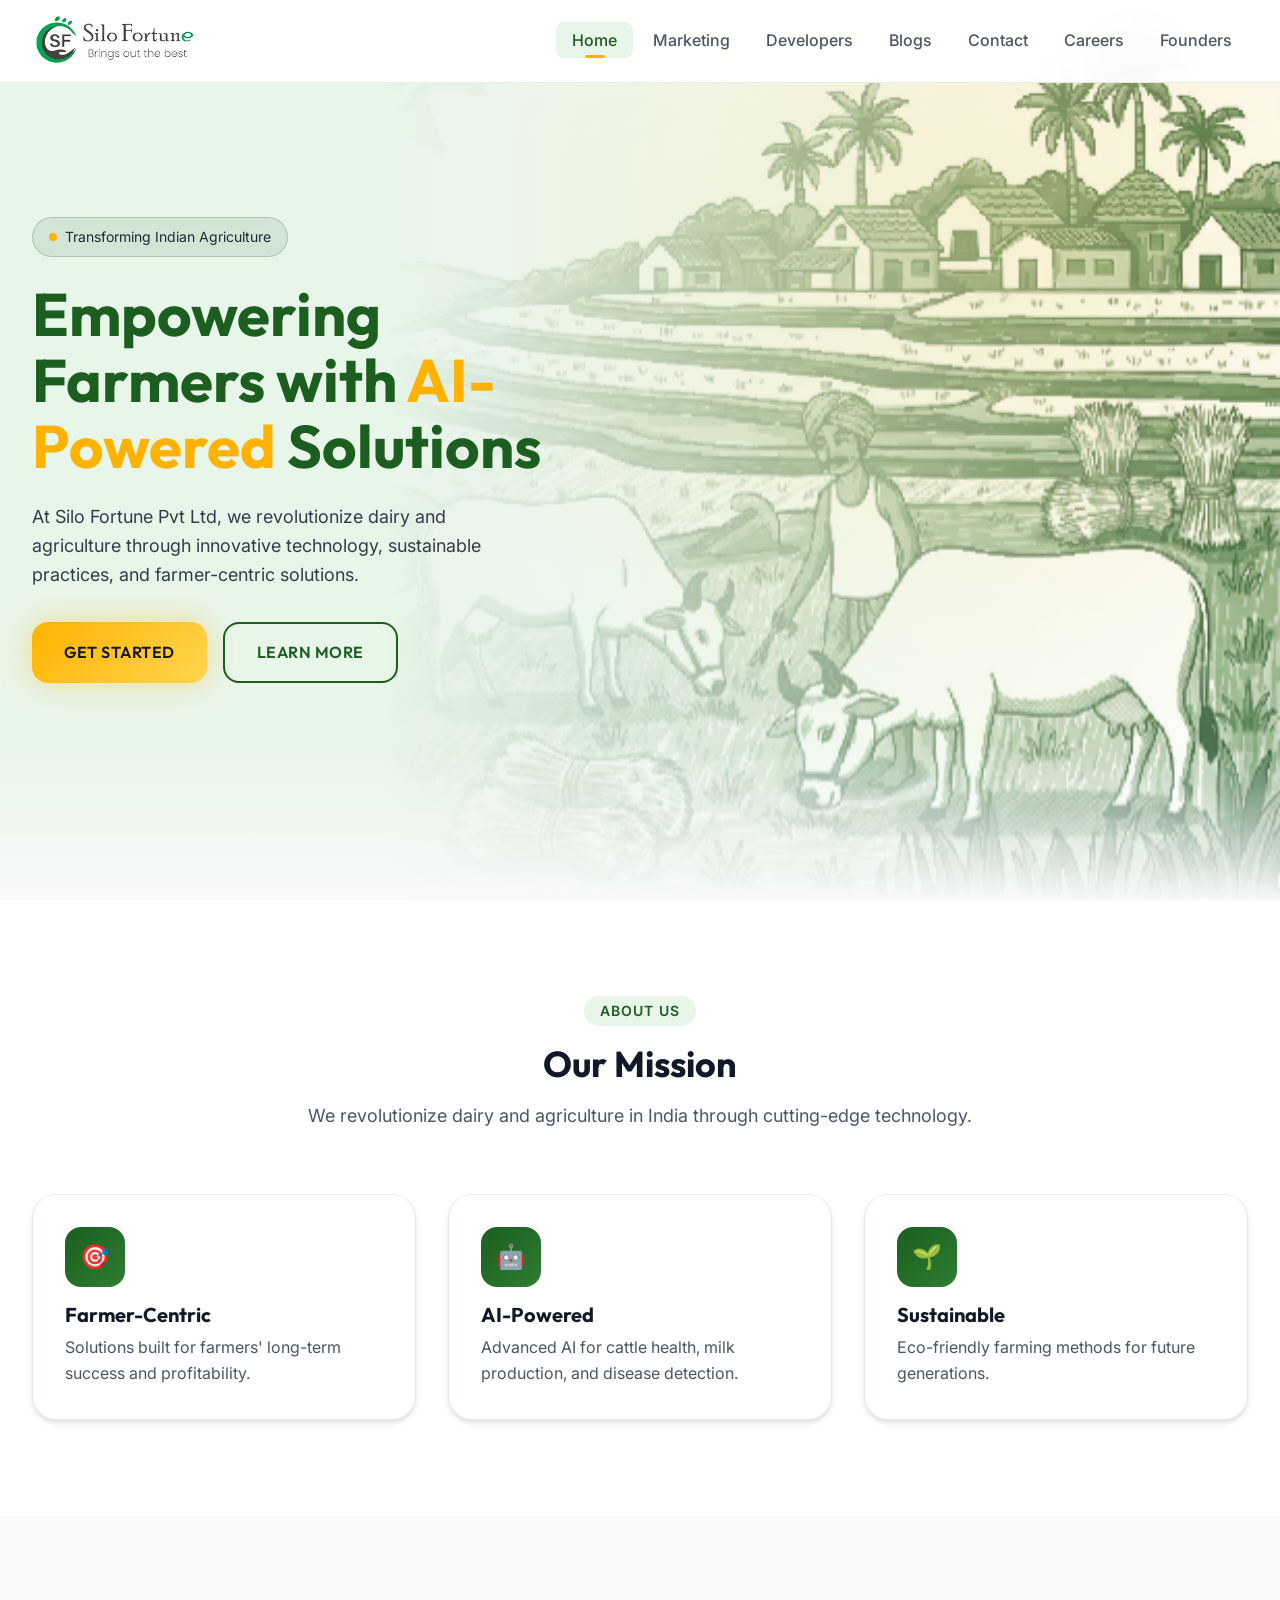
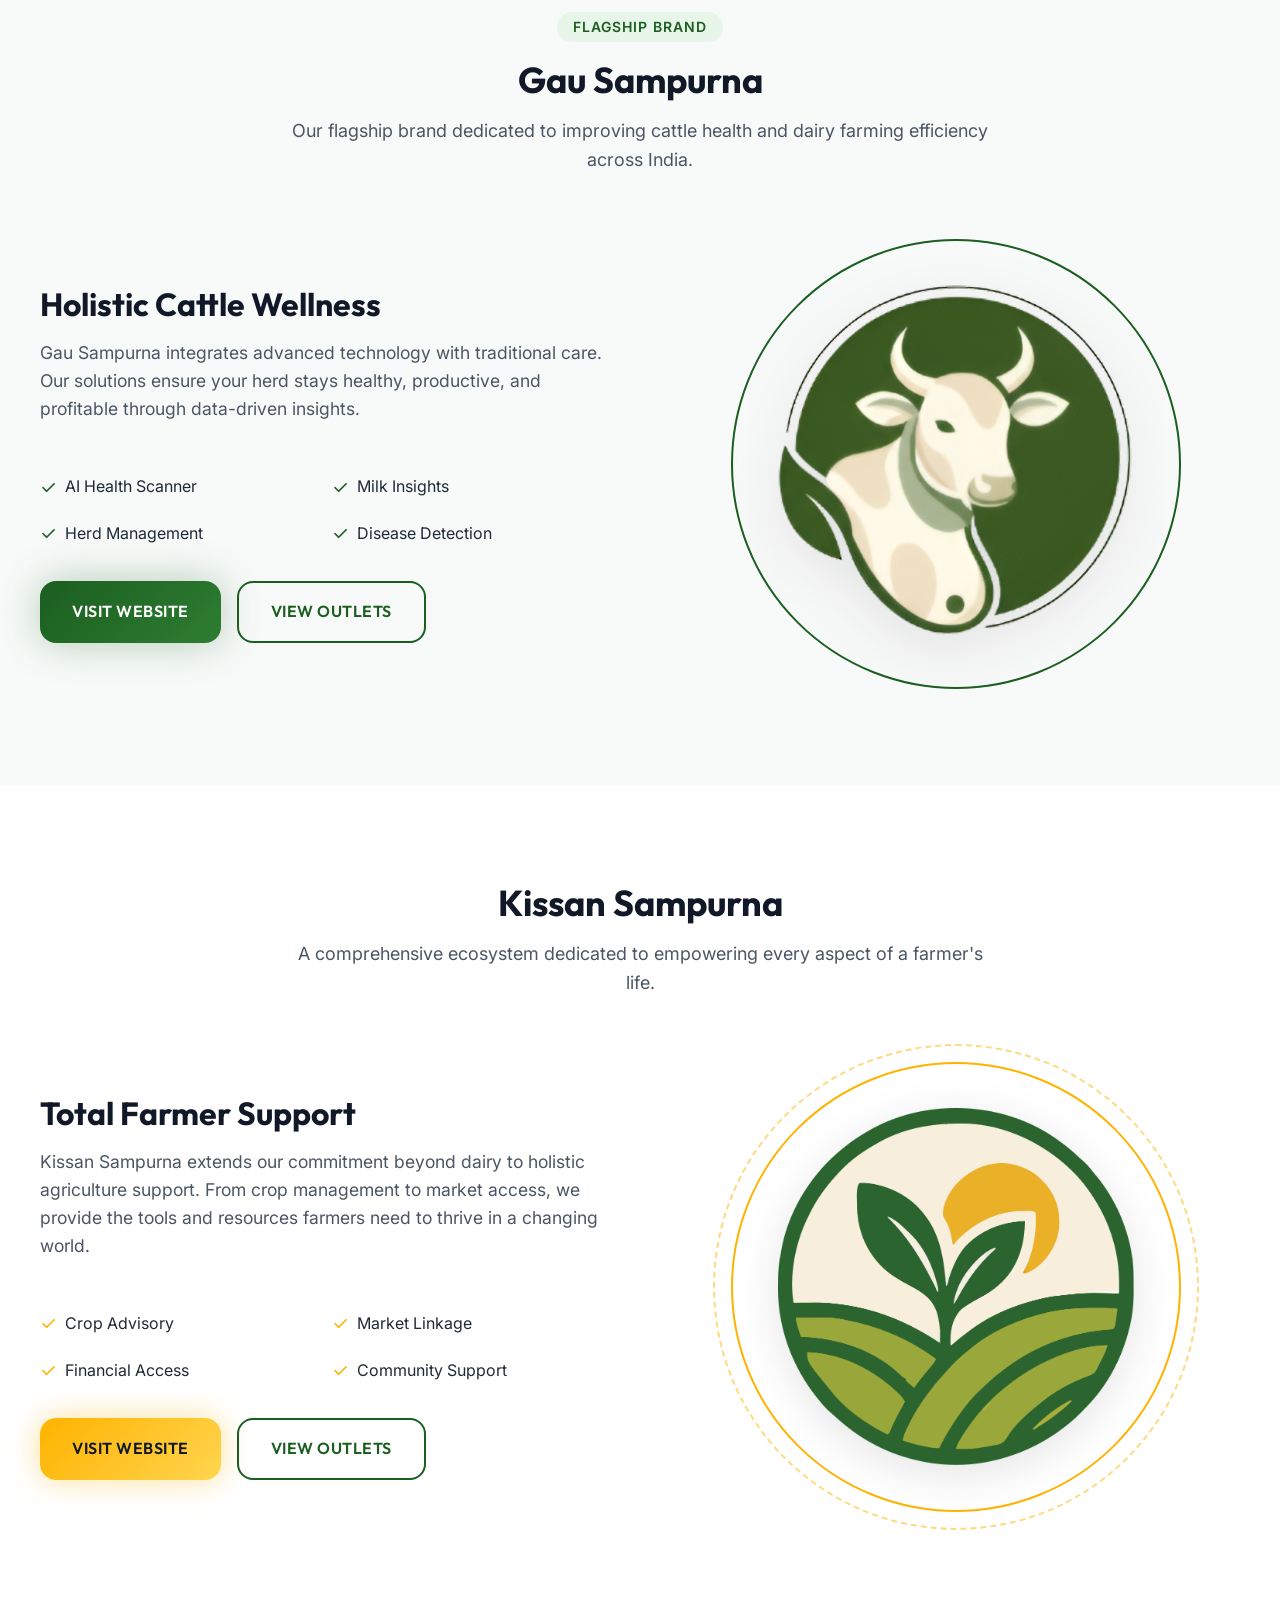
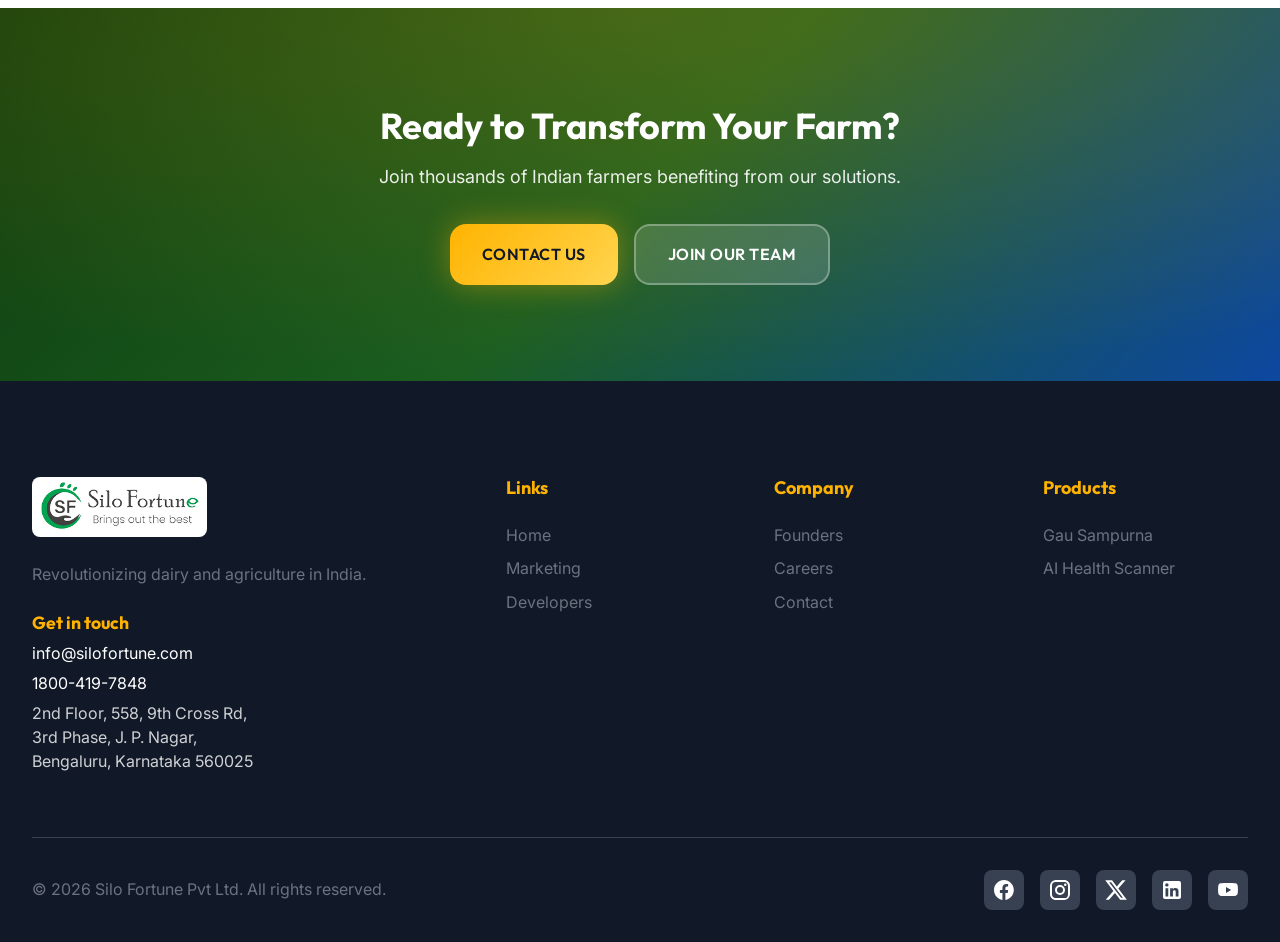
==== index.html @ f873a60f "Initial commit" ====
<!DOCTYPE html>
<html lang="en">

<head>
    <meta charset="UTF-8">
    <meta name="viewport" content="width=device-width, initial-scale=1.0">
    <meta name="description"
        content="Silo Fortune - Revolutionizing dairy and agriculture in India with AI-powered solutions. Discover Gau Sampurna.">
    <title>Silo Fortune Pvt Ltd | Empowering Indian Farmers</title>
    <link rel="preconnect" href="https://fonts.googleapis.com">
    <link rel="preconnect" href="https://fonts.gstatic.com" crossorigin>
    <link
        href="https://fonts.googleapis.com/css2?family=Inter:wght@400;500;600;700&family=Outfit:wght@400;500;600;700;800&display=swap"
        rel="stylesheet">
    <link rel="stylesheet" href="styles.css">
</head>

<body>
    <nav class="navbar">
        <div class="nav-container">
            <a href="index.html" class="nav-logo">
                <img src="assets/silo_logo.png" alt="Silo Fortune Logo"
                    style="height: 50px; width: auto; object-fit: contain;">
            </a>
            <ul class="nav-menu" id="navMenu">
                <li><a href="index.html" class="nav-link active">Home</a></li>
                <li><a href="marketing.html" class="nav-link">Marketing</a></li>
                <li><a href="developers.html" class="nav-link">Developers</a></li>
                <li><a href="blogs.html" class="nav-link">Blogs</a></li>
                <li><a href="contact.html" class="nav-link">Contact</a></li>
                <li><a href="hiring.html" class="nav-link">Careers</a></li>
                <li><a href="founders.html" class="nav-link">Founders</a></li>
            </ul>
            <div class="nav-toggle" id="navToggle"><span></span><span></span><span></span></div>
        </div>
    </nav>

    <section class="hero">
        <div class="hero-container">
            <div class="hero-content">
                <div class="hero-badge">
                    <span class="hero-badge-dot"></span>
                    <span>Transforming Indian Agriculture</span>
                </div>
                <h1 class="hero-title">Empowering Farmers with <span class="highlight">AI-Powered</span> Solutions</h1>
                <p class="hero-description">At Silo Fortune Pvt Ltd, we revolutionize dairy and agriculture through
                    innovative technology, sustainable practices, and farmer-centric solutions.</p>
                <div class="hero-buttons">
                    <a href="contact.html" class="btn btn-primary">Get Started</a>
                    <a href="#about" class="btn btn-outline">Learn More</a>
                </div>
            </div>

        </div>
    </section>

    <section id="about" style="background: var(--color-white);">
        <div class="section-header">
            <span class="section-badge">About Us</span>
            <h2 class="section-title">Our Mission</h2>
            <p class="section-description">We revolutionize dairy and agriculture in India through cutting-edge
                technology.</p>
        </div>
        <div class="features-grid">
            <div class="card">
                <div class="card-icon">🎯</div>
                <h3 class="card-title">Farmer-Centric</h3>
                <p class="card-text">Solutions built for farmers' long-term success and profitability.</p>
            </div>
            <div class="card">
                <div class="card-icon">🤖</div>
                <h3 class="card-title">AI-Powered</h3>
                <p class="card-text">Advanced AI for cattle health, milk production, and disease detection.</p>
            </div>
            <div class="card">
                <div class="card-icon">🌱</div>
                <h3 class="card-title">Sustainable</h3>
                <p class="card-text">Eco-friendly farming methods for future generations.</p>
            </div>
        </div>
    </section>

    <section style="background: var(--color-light);">
        <div class="section-header">
            <span class="section-badge">Flagship Brand</span>
            <h2 class="section-title">Gau Sampurna</h2>
            <p class="section-description">Our flagship brand dedicated to improving cattle health and dairy farming
                efficiency across India.</p>
        </div>
        <div class="contact-section" style="align-items: center;">
            <div class="contact-info" style="padding-right: 0;">
                <h3 class="card-title" style="font-size: 2rem; margin-bottom: var(--spacing-md);">Holistic Cattle
                    Wellness</h3>
                <p class="contact-text" style="font-size: 1.1rem;">
                    Gau Sampurna integrates advanced technology with traditional care. Our solutions ensure your herd
                    stays healthy, productive, and profitable through data-driven insights.
                </p>
                <div class="features-grid"
                    style="grid-template-columns: 1fr 1fr; gap: var(--spacing-md); margin-bottom: var(--spacing-xl);">
                    <div style="display: flex; gap: var(--spacing-sm); align-items: center;">
                        <span style="color: var(--color-primary); font-size: 1.2rem;">✓</span> <span>AI Health
                            Scanner</span>
                    </div>
                    <div style="display: flex; gap: var(--spacing-sm); align-items: center;">
                        <span style="color: var(--color-primary); font-size: 1.2rem;">✓</span> <span>Milk
                            Insights</span>
                    </div>
                    <div style="display: flex; gap: var(--spacing-sm); align-items: center;">
                        <span style="color: var(--color-primary); font-size: 1.2rem;">✓</span> <span>Herd
                            Management</span>
                    </div>
                    <div style="display: flex; gap: var(--spacing-sm); align-items: center;">
                        <span style="color: var(--color-primary); font-size: 1.2rem;">✓</span> <span>Disease
                            Detection</span>
                    </div>
                </div>
                <div class="hero-buttons">
                    <a href="https://www.gausampurna.co/" target="_blank" class="btn btn-primary"
                        style="background: var(--gradient-primary); box-shadow: var(--shadow-glow); color: white;">Visit
                        Website</a>
                    <a href="marketing.html#outlets" class="btn btn-outline">View Outlets</a>
                </div>
            </div>
            <div class="hero-visual">
                <div class="hero-image-wrapper" style="border-color: var(--color-primary); overflow: hidden;">
                    <img src="assets/gau_logo.png" alt="Gau Sampurna Logo" class="gau-logo"
                        style="width: 100%; height: 100%; object-fit: contain; transform: scale(1.6); filter: drop-shadow(0 10px 20px rgba(0,0,0,0.1));">
                </div>
            </div>
        </div>
    </section>

    <section style="background: var(--color-white);">
        <div class="section-header">

            <h2 class="section-title">Kissan Sampurna</h2>
            <p class="section-description">A comprehensive ecosystem dedicated to empowering every aspect of a farmer's
                life.</p>
        </div>

        <div class="contact-section" style="align-items: center;">
            <div class="contact-info" style="padding-right: 0;">
                <h3 class="card-title" style="font-size: 2rem; margin-bottom: var(--spacing-md);">Total Farmer Support
                </h3>
                <p class="contact-text" style="font-size: 1.1rem;">
                    Kissan Sampurna extends our commitment beyond dairy to holistic agriculture support. From crop
                    management to market access, we provide the tools and resources farmers need to thrive in a changing
                    world.
                </p>
                <div class="features-grid"
                    style="grid-template-columns: 1fr 1fr; gap: var(--spacing-md); margin-bottom: var(--spacing-xl);">
                    <div style="display: flex; gap: var(--spacing-sm); align-items: center;">
                        <span style="color: var(--color-accent); font-size: 1.2rem;">✓</span> <span>Crop Advisory</span>
                    </div>
                    <div style="display: flex; gap: var(--spacing-sm); align-items: center;">
                        <span style="color: var(--color-accent); font-size: 1.2rem;">✓</span> <span>Market
                            Linkage</span>
                    </div>
                    <div style="display: flex; gap: var(--spacing-sm); align-items: center;">
                        <span style="color: var(--color-accent); font-size: 1.2rem;">✓</span> <span>Financial
                            Access</span>
                    </div>
                    <div style="display: flex; gap: var(--spacing-sm); align-items: center;">
                        <span style="color: var(--color-accent); font-size: 1.2rem;">✓</span> <span>Community
                            Support</span>
                    </div>
                </div>
                <div class="hero-buttons">
                    <a href="https://www.kissansampurna.com/" target="_blank" class="btn btn-primary">Visit Website</a>
                    <a href="marketing.html#outlets" class="btn btn-outline">View Outlets</a>
                </div>
            </div>
            <div class="hero-visual">
                <div class="hero-image-wrapper" style="border-color: var(--color-accent);">
                    <img src="assets/kissan_logo.png" alt="Kissan Sampurna Logo" class="kissan-logo"
                        style="width: 80%; height: 80%; object-fit: contain; filter: drop-shadow(0 10px 20px rgba(0,0,0,0.1));">
                </div>
            </div>
        </div>
    </section>

    <section class="cta-section">
        <div class="cta-content">
            <h2 class="cta-title">Ready to Transform Your Farm?</h2>
            <p class="cta-text">Join thousands of Indian farmers benefiting from our solutions.</p>
            <div class="hero-buttons" style="justify-content: center;">
                <a href="contact.html" class="btn btn-primary">Contact Us</a>
                <a href="hiring.html" class="btn btn-secondary">Join Our Team</a>
            </div>
        </div>
    </section>

    <footer class="footer">
        <div class="footer-container">
            <div class="footer-grid">
                <div class="footer-brand">
                    <div class="footer-logo">
                        <img src="assets/silo_logo.png" alt="Silo Fortune Logo"
                            style="height: 60px; width: auto; object-fit: contain; background: white; padding: 5px; border-radius: 8px;">
                    </div>
                    <p class="footer-tagline">Revolutionizing dairy and agriculture in India.</p>
                    <div class="footer-contact" style="margin-top: 1.5rem;">
                        <h5 style="color: var(--color-accent); margin-bottom: 0.5rem; font-size: 1.1rem;">Get in touch
                        </h5>
                        <p style="margin-bottom: 0.25rem;"><a href="mailto:info@silofortune.com"
                                style="color: inherit; text-decoration: none;">info@silofortune.com</a></p>
                        <p style="margin-bottom: 0.25rem;"><a href="tel:18004197848"
                                style="color: inherit; text-decoration: none;">1800-419-7848</a></p>
                        <p style="opacity: 0.8; line-height: 1.5;">2nd Floor, 558, 9th Cross Rd,<br>3rd Phase, J. P.
                            Nagar,<br>Bengaluru, Karnataka 560025</p>
                    </div>
                </div>
                <div class="footer-section">
                    <h4 class="footer-title">Links</h4>
                    <ul class="footer-links">
                        <li><a href="index.html">Home</a></li>
                        <li><a href="marketing.html">Marketing</a></li>
                        <li><a href="developers.html">Developers</a></li>
                    </ul>
                </div>
                <div class="footer-section">
                    <h4 class="footer-title">Company</h4>
                    <ul class="footer-links">
                        <li><a href="founders.html">Founders</a></li>
                        <li><a href="hiring.html">Careers</a></li>
                        <li><a href="contact.html">Contact</a></li>
                    </ul>
                </div>
                <div class="footer-section">
                    <h4 class="footer-title">Products</h4>
                    <ul class="footer-links">
                        <li><a href="#">Gau Sampurna</a></li>
                        <li><a href="#">AI Health Scanner</a></li>
                    </ul>
                </div>
            </div>
            <div class="footer-bottom">
                <p class="footer-copyright">© 2026 Silo Fortune Pvt Ltd. All rights reserved.</p>
                <div class="footer-social">
                    <a href="https://www.facebook.com/gausampurna.kannada" target="_blank" class="social-link"
                        title="Facebook">
                        <svg style="width: 24px; height: 24px; fill: currentColor;" viewBox="0 0 24 24">
                            <path
                                d="M12 2.04C6.5 2.04 2 6.53 2 12.06C2 17.06 5.66 21.21 10.44 21.96V14.96H7.9V12.06H10.44V9.85C10.44 7.34 11.93 5.96 14.15 5.96C15.21 5.96 16.12 6.04 16.12 6.04V8.51H15.01C13.77 8.51 13.38 9.28 13.38 10.07V12.06H16.16L15.72 14.96H13.38V21.96C18.16 21.21 21.82 17.06 21.82 12.06C21.82 6.53 17.32 2.04 12 2.04Z" />
                        </svg>
                    </a>
                    <a href="https://www.instagram.com/gausampurnaenglish/" target="_blank" class="social-link"
                        title="Instagram">
                        <svg style="width: 24px; height: 24px; fill: currentColor;" viewBox="0 0 24 24">
                            <path
                                d="M7.8,2H16.2C19.4,2 22,4.6 22,7.8V16.2A5.8,5.8 0 0,1 16.2,22H7.8C4.6,22 2,19.4 2,16.2V7.8A5.8,5.8 0 0,1 7.8,2M7.6,4A3.6,3.6 0 0,0 4,7.6V16.4C4,18.39 5.61,20 7.6,20H16.4A3.6,3.6 0 0,0 20,16.4V7.6C20,5.61 18.39,4 16.4,4H7.6M17.25,5.5A1.25,1.25 0 0,1 18.5,6.75A1.25,1.25 0 0,1 17.25,8A1.25,1.25 0 0,1 16,6.75A1.25,1.25 0 0,1 17.25,5.5M12,7A5,5 0 0,1 17,12A5,5 0 0,1 12,17A5,5 0 0,1 7,12A5,5 0 0,1 12,7M12,9A3,3 0 0,0 9,12A3,3 0 0,0 12,15A3,3 0 0,0 15,12A3,3 0 0,0 12,9Z" />
                        </svg>
                    </a>
                    <a href="https://twitter.com/" target="_blank" class="social-link" title="X (Twitter)">
                        <svg style="width: 24px; height: 24px; fill: currentColor;" viewBox="0 0 24 24">
                            <path
                                d="M18.244 2.25h3.308l-7.227 8.26 8.502 11.24H16.17l-5.214-6.817L4.99 21.75H1.68l7.73-8.835L1.254 2.25H8.08l4.713 6.231zm-1.161 17.52h1.833L7.084 4.126H5.117z" />
                        </svg>
                    </a>
                    <a href="https://www.linkedin.com/company/silofortunepvtltd/" target="_blank" class="social-link"
                        title="LinkedIn">
                        <svg style="width: 24px; height: 24px; fill: currentColor;" viewBox="0 0 24 24">
                            <path
                                d="M19 3A2 2 0 0 1 21 5V19A2 2 0 0 1 19 21H5A2 2 0 0 1 3 19V5A2 2 0 0 1 5 3H19M18.5 18.5V13.2A3.26 3.26 0 0 0 15.24 9.94C14.39 9.94 13.4 10.46 12.92 11.24V10.13H10.13V18.5H12.92V13.57C12.92 12.8 13.54 12.17 14.31 12.17A1.4 1.4 0 0 1 15.71 13.57V18.5H18.5M6.88 8.56A1.68 1.68 0 0 0 8.56 6.88C8.56 5.95 7.81 5.19 6.88 5.19A1.69 1.69 0 0 0 5.19 6.88C5.19 7.81 5.95 8.56 6.88 8.56M8.27 18.5V10.13H5.5V18.5H8.27Z" />
                        </svg>
                    </a>
                    <a href="https://www.youtube.com/@gausampurnaenglish-z2b/videos" target="_blank" class="social-link"
                        title="YouTube">
                        <svg style="width: 24px; height: 24px; fill: currentColor;" viewBox="0 0 24 24">
                            <path
                                d="M10 15L15.19 12L10 9V15M21.56 7.17C21.69 7.64 21.78 8.27 21.84 9.07C21.91 9.87 21.94 10.66 21.94 11.5C21.94 12.33 21.91 13.13 21.84 13.93C21.78 14.73 21.69 15.36 21.56 15.83C21.31 16.73 20.61 17.44 19.71 17.69C18.14 18.12 12 18.12 12 18.12C12 18.12 5.86 18.12 4.29 17.69C3.39 17.44 2.69 16.73 2.44 15.83C2.31 15.36 2.22 14.73 2.16 13.93C2.09 13.13 2.06 12.33 2.06 11.5C2.06 10.66 2.09 9.87 2.16 9.07C2.22 8.27 2.31 7.64 2.44 7.17C2.69 6.27 3.39 5.56 4.29 5.31C5.86 4.88 12 4.88 12 4.88C12 4.88 18.14 4.88 19.71 5.31C20.61 5.56 21.31 6.27 21.56 7.17Z" />
                        </svg>
                    </a>
                </div>
            </div>
        </div>
    </footer>
    <script src="script.js"></script>
</body>

</html>
---- styles.css ----
/* =====================================================
   SILO FORTUNE PVT LTD - Design System
   ===================================================== */

/* CSS Custom Properties */
:root {
    /* Primary Colors */
    --color-primary: #1B5E20;
    /* Deep Green - Agriculture */
    --color-primary-light: #2E7D32;
    --color-primary-dark: #0D3B0E;

    /* Accent Colors */
    --color-accent: #FFB300;
    /* Gold - Prosperity */
    --color-accent-light: #FFD54F;
    --color-accent-dark: #FF8F00;

    /* Secondary Colors */
    --color-secondary: #1565C0;
    /* Deep Blue - Trust */
    --color-secondary-light: #1976D2;
    --color-secondary-dark: #0D47A1;

    /* Neutrals */
    --color-white: #FFFFFF;
    --color-light: #F8FAF9;
    --color-gray-100: #E8F5E9;
    --color-gray-200: #C8E6C9;
    --color-gray-300: #A5D6A7;
    --color-gray-400: #81C784;
    --color-gray-500: #6B7280;
    --color-gray-600: #4B5563;
    --color-gray-700: #374151;
    --color-dark: #1F2937;
    --color-black: #111827;

    /* Gradients */
    --gradient-primary: linear-gradient(135deg, var(--color-primary) 0%, var(--color-primary-light) 100%);
    --gradient-accent: linear-gradient(135deg, var(--color-accent) 0%, var(--color-accent-light) 100%);
    --gradient-hero: linear-gradient(135deg, var(--color-primary-dark) 0%, var(--color-primary) 50%, var(--color-secondary-dark) 100%);

    /* Typography */
    --font-primary: 'Outfit', sans-serif;
    --font-secondary: 'Inter', sans-serif;

    --font-size-xs: 0.75rem;
    --font-size-sm: 0.875rem;
    --font-size-base: 1rem;
    --font-size-lg: 1.125rem;
    --font-size-xl: 1.25rem;
    --font-size-2xl: 1.5rem;
    --font-size-3xl: 1.875rem;
    --font-size-4xl: 2.25rem;
    --font-size-5xl: 3rem;
    --font-size-6xl: 3.75rem;

    /* Spacing */
    --spacing-xs: 0.25rem;
    --spacing-sm: 0.5rem;
    --spacing-md: 1rem;
    --spacing-lg: 1.5rem;
    --spacing-xl: 2rem;
    --spacing-2xl: 3rem;
    --spacing-3xl: 4rem;
    --spacing-4xl: 6rem;

    /* Border Radius */
    --radius-sm: 0.25rem;
    --radius-md: 0.5rem;
    --radius-lg: 1rem;
    --radius-xl: 1.5rem;
    --radius-full: 9999px;

    /* Shadows */
    --shadow-sm: 0 1px 2px 0 rgba(0, 0, 0, 0.05);
    --shadow-md: 0 4px 6px -1px rgba(0, 0, 0, 0.1), 0 2px 4px -1px rgba(0, 0, 0, 0.06);
    --shadow-lg: 0 10px 15px -3px rgba(0, 0, 0, 0.1), 0 4px 6px -2px rgba(0, 0, 0, 0.05);
    --shadow-xl: 0 20px 25px -5px rgba(0, 0, 0, 0.1), 0 10px 10px -5px rgba(0, 0, 0, 0.04);
    --shadow-glow: 0 0 40px rgba(27, 94, 32, 0.3);
    --shadow-gold: 0 0 30px rgba(255, 179, 0, 0.4);

    /* Transitions */
    --transition-fast: 150ms ease;
    --transition-base: 300ms ease;
    --transition-slow: 500ms ease;
}

/* Reset & Base */
*,
*::before,
*::after {
    margin: 0;
    padding: 0;
    box-sizing: border-box;
}

html {
    scroll-behavior: smooth;
}

body {
    font-family: var(--font-secondary);
    font-size: var(--font-size-base);
    line-height: 1.6;
    color: var(--color-dark);
    background-color: var(--color-light);
    overflow-x: hidden;
}

h1,
h2,
h3,
h4,
h5,
h6 {
    font-family: var(--font-primary);
    font-weight: 700;
    line-height: 1.2;
    color: var(--color-black);
}

a {
    text-decoration: none;
    color: inherit;
    transition: color var(--transition-fast);
}

img {
    max-width: 100%;
    height: auto;
}

ul {
    list-style: none;
}

/* =====================================================
   NAVIGATION
   ===================================================== */
.navbar {
    position: fixed;
    top: 0;
    left: 0;
    right: 0;
    z-index: 1000;
    padding: var(--spacing-md) var(--spacing-xl);
    background: rgba(255, 255, 255, 0.95);
    backdrop-filter: blur(20px);
    border-bottom: 1px solid rgba(27, 94, 32, 0.1);
    transition: all var(--transition-base);
}

.navbar.scrolled {
    padding: var(--spacing-sm) var(--spacing-xl);
    box-shadow: var(--shadow-md);
}

.nav-container {
    max-width: 1400px;
    margin: 0 auto;
    display: flex;
    justify-content: space-between;
    align-items: center;
}

.nav-logo {
    display: flex;
    align-items: center;
    gap: var(--spacing-sm);
}

.nav-logo-icon {
    width: 45px;
    height: 45px;
    background: var(--gradient-primary);
    border-radius: var(--radius-lg);
    display: flex;
    align-items: center;
    justify-content: center;
    font-size: var(--font-size-xl);
    box-shadow: var(--shadow-glow);
}

.nav-logo-text {
    font-family: var(--font-primary);
    font-size: var(--font-size-xl);
    font-weight: 700;
    color: var(--color-primary);
}

.nav-logo-text span {
    color: var(--color-accent);
}

.nav-menu {
    display: flex;
    gap: var(--spacing-xs);
}

.nav-link {
    padding: var(--spacing-sm) var(--spacing-md);
    border-radius: var(--radius-md);
    font-weight: 500;
    color: var(--color-gray-600);
    transition: all var(--transition-fast);
    position: relative;
}

.nav-link:hover {
    color: var(--color-primary);
    background: var(--color-gray-100);
}

.nav-link.active {
    color: var(--color-primary);
    background: var(--color-gray-100);
}

.nav-link.active::after {
    content: '';
    position: absolute;
    bottom: 0;
    left: 50%;
    transform: translateX(-50%);
    width: 20px;
    height: 3px;
    background: var(--color-accent);
    border-radius: var(--radius-full);
}

.nav-toggle {
    display: none;
    flex-direction: column;
    gap: 5px;
    cursor: pointer;
    padding: var(--spacing-sm);
}

.nav-toggle span {
    width: 25px;
    height: 3px;
    background: var(--color-primary);
    border-radius: var(--radius-full);
    transition: all var(--transition-fast);
}

/* =====================================================
   HERO SECTION
   ===================================================== */
.hero {
    min-height: 100vh;
    background: linear-gradient(90deg, rgba(232, 245, 233, 1) 30%, rgba(232, 245, 233, 0.1) 100%), url('assets/hero_banner.png');
    background-size: cover;
    background-position: center right;
    display: flex;
    align-items: center;
    padding: var(--spacing-4xl) var(--spacing-xl);
    position: relative;
    overflow: hidden;
}

.hero::before {
    content: '';
    position: absolute;
    top: -50%;
    right: -20%;
    width: 80%;
    height: 150%;
    background: radial-gradient(circle, rgba(255, 179, 0, 0.15) 0%, transparent 70%);
    animation: pulse 4s ease-in-out infinite;
}

.hero::after {
    content: '';
    position: absolute;
    bottom: 0;
    left: 0;
    right: 0;
    height: 150px;
    background: linear-gradient(to top, var(--color-light), transparent);
}

@keyframes pulse {

    0%,
    100% {
        transform: scale(1);
        opacity: 0.5;
    }

    50% {
        transform: scale(1.1);
        opacity: 0.8;
    }
}

.hero-container {
    max-width: 1400px;
    margin: 0 auto;
    display: grid;
    grid-template-columns: 1fr 1fr;
    gap: var(--spacing-3xl);
    align-items: center;
    position: relative;
    z-index: 1;
}

.hero-content {
    color: var(--color-text);
}

.hero-badge {
    display: inline-flex;
    align-items: center;
    gap: var(--spacing-sm);
    padding: var(--spacing-sm) var(--spacing-md);
    background: rgba(27, 94, 32, 0.1);
    border-radius: var(--radius-full);
    font-size: var(--font-size-sm);
    margin-bottom: var(--spacing-lg);
    backdrop-filter: blur(10px);
    border: 1px solid rgba(27, 94, 32, 0.2);
}

.hero-badge-dot {
    width: 8px;
    height: 8px;
    background: var(--color-accent);
    border-radius: 50%;
    animation: blink 1.5s ease-in-out infinite;
}

@keyframes blink {

    0%,
    100% {
        opacity: 1;
    }

    50% {
        opacity: 0.5;
    }
}

.hero-title {
    font-size: var(--font-size-6xl);
    color: var(--color-primary);
    margin-bottom: var(--spacing-lg);
    line-height: 1.1;
}

.hero-title .highlight {
    color: var(--color-accent);
    position: relative;
}

.hero-description {
    font-size: var(--font-size-lg);
    opacity: 0.9;
    margin-bottom: var(--spacing-xl);
    max-width: 500px;
}

.hero-buttons {
    display: flex;
    gap: var(--spacing-md);
    flex-wrap: wrap;
}

.hero-visual {
    position: relative;
    display: flex;
    justify-content: center;
    align-items: center;
}

.hero-image-wrapper {
    width: 450px;
    height: 450px;
    border-radius: 50%;
    background: rgba(255, 255, 255, 0.1);
    display: flex;
    align-items: center;
    justify-content: center;
    position: relative;
    backdrop-filter: blur(10px);
    border: 2px solid rgba(255, 255, 255, 0.2);
    animation: float 6s ease-in-out infinite;
}

@keyframes float {

    0%,
    100% {
        transform: translateY(0);
    }

    50% {
        transform: translateY(-20px);
    }
}

.hero-image-wrapper::before {
    content: '';
    position: absolute;
    inset: -20px;
    border: 2px dashed rgba(255, 179, 0, 0.5);
    border-radius: 50%;
    animation: rotate 20s linear infinite;
}

@keyframes rotate {
    from {
        transform: rotate(0deg);
    }

    to {
        transform: rotate(360deg);
    }
}

.hero-image-content {
    font-size: 180px;
    filter: drop-shadow(0 10px 30px rgba(0, 0, 0, 0.3));
}

/* =====================================================
   BUTTONS
   ===================================================== */
.btn {
    display: inline-flex;
    align-items: center;
    justify-content: center;
    gap: var(--spacing-sm);
    padding: var(--spacing-md) var(--spacing-xl);
    font-family: var(--font-primary);
    font-size: var(--font-size-base);
    font-weight: 600;
    border-radius: var(--radius-lg);
    border: none;
    cursor: pointer;
    transition: all var(--transition-base);
    text-transform: uppercase;
    letter-spacing: 0.5px;
}

.btn-primary {
    background: var(--gradient-accent);
    color: var(--color-black);
    box-shadow: var(--shadow-gold);
}

.btn-primary:hover {
    transform: translateY(-3px);
    box-shadow: 0 15px 30px rgba(255, 179, 0, 0.5);
}

.btn-secondary {
    background: rgba(255, 255, 255, 0.15);
    color: var(--color-white);
    border: 2px solid rgba(255, 255, 255, 0.3);
    backdrop-filter: blur(10px);
}

.btn-secondary:hover {
    background: rgba(255, 255, 255, 0.25);
    transform: translateY(-3px);
}

.btn-outline {
    background: transparent;
    color: var(--color-primary);
    border: 2px solid var(--color-primary);
}

.btn-outline:hover {
    background: var(--color-primary);
    color: var(--color-white);
}

/* =====================================================
   SECTIONS
   ===================================================== */
section {
    padding: var(--spacing-4xl) var(--spacing-xl);
}

.section-header {
    text-align: center;
    max-width: 700px;
    margin: 0 auto var(--spacing-3xl);
}

.section-badge {
    display: inline-block;
    padding: var(--spacing-xs) var(--spacing-md);
    background: var(--color-gray-100);
    color: var(--color-primary);
    border-radius: var(--radius-full);
    font-size: var(--font-size-sm);
    font-weight: 600;
    text-transform: uppercase;
    letter-spacing: 1px;
    margin-bottom: var(--spacing-md);
}

.section-title {
    font-size: var(--font-size-4xl);
    margin-bottom: var(--spacing-md);
}

.section-description {
    color: var(--color-gray-600);
    font-size: var(--font-size-lg);
}

/* =====================================================
   CARDS
   ===================================================== */
.card {
    background: var(--color-white);
    border-radius: var(--radius-xl);
    padding: var(--spacing-xl);
    box-shadow: var(--shadow-md);
    transition: all var(--transition-base);
    border: 1px solid rgba(27, 94, 32, 0.1);
}

.card:hover {
    transform: translateY(-5px);
    box-shadow: var(--shadow-xl);
}

.card-icon {
    width: 60px;
    height: 60px;
    background: var(--gradient-primary);
    border-radius: var(--radius-lg);
    display: flex;
    align-items: center;
    justify-content: center;
    font-size: var(--font-size-2xl);
    margin-bottom: var(--spacing-md);
}

.card-title {
    font-size: var(--font-size-xl);
    margin-bottom: var(--spacing-sm);
}

.card-text {
    color: var(--color-gray-600);
}

/* =====================================================
   DASHBOARD STATS
   ===================================================== */
.stats-grid {
    display: grid;
    grid-template-columns: repeat(auto-fit, minmax(250px, 1fr));
    gap: var(--spacing-lg);
    margin-bottom: var(--spacing-2xl);
}

.stat-card {
    background: var(--color-white);
    border-radius: var(--radius-xl);
    padding: var(--spacing-xl);
    box-shadow: var(--shadow-md);
    border: 1px solid rgba(27, 94, 32, 0.1);
    position: relative;
    overflow: hidden;
    transition: all var(--transition-base);
}

.stat-card:hover {
    transform: translateY(-5px);
    box-shadow: var(--shadow-xl);
}

.stat-card::before {
    content: '';
    position: absolute;
    top: 0;
    left: 0;
    width: 4px;
    height: 100%;
    background: var(--gradient-primary);
}

.stat-card.accent::before {
    background: var(--gradient-accent);
}

.stat-card.secondary::before {
    background: linear-gradient(180deg, var(--color-secondary), var(--color-secondary-light));
}

.stat-icon {
    width: 50px;
    height: 50px;
    border-radius: var(--radius-lg);
    display: flex;
    align-items: center;
    justify-content: center;
    font-size: var(--font-size-xl);
    margin-bottom: var(--spacing-md);
    background: var(--color-gray-100);
}

.stat-label {
    font-size: var(--font-size-sm);
    color: var(--color-gray-500);
    text-transform: uppercase;
    letter-spacing: 1px;
    margin-bottom: var(--spacing-xs);
}

.stat-value {
    font-family: var(--font-primary);
    font-size: var(--font-size-4xl);
    font-weight: 700;
    color: var(--color-primary);
}

.stat-card.accent .stat-value {
    color: var(--color-accent-dark);
}

.stat-card.secondary .stat-value {
    color: var(--color-secondary);
}

/* =====================================================
   DATA TABLE
   ===================================================== */
.data-table-container {
    background: var(--color-white);
    border-radius: var(--radius-xl);
    padding: var(--spacing-xl);
    box-shadow: var(--shadow-md);
    border: 1px solid rgba(27, 94, 32, 0.1);
}

.table-header {
    display: flex;
    justify-content: space-between;
    align-items: center;
    margin-bottom: var(--spacing-lg);
    flex-wrap: wrap;
    gap: var(--spacing-md);
}

.table-title {
    font-size: var(--font-size-xl);
    font-weight: 600;
}

.table-filters {
    display: flex;
    gap: var(--spacing-md);
    flex-wrap: wrap;
}

.filter-select {
    padding: var(--spacing-sm) var(--spacing-md);
    border: 1px solid var(--color-gray-200);
    border-radius: var(--radius-md);
    font-size: var(--font-size-sm);
    color: var(--color-gray-600);
    background: var(--color-white);
    cursor: pointer;
    transition: all var(--transition-fast);
}

.filter-select:focus {
    outline: none;
    border-color: var(--color-primary);
    box-shadow: 0 0 0 3px rgba(27, 94, 32, 0.1);
}

.search-input {
    padding: var(--spacing-sm) var(--spacing-md);
    border: 1px solid var(--color-gray-200);
    border-radius: var(--radius-md);
    font-size: var(--font-size-sm);
    min-width: 250px;
    transition: all var(--transition-fast);
}

.search-input:focus {
    outline: none;
    border-color: var(--color-primary);
    box-shadow: 0 0 0 3px rgba(27, 94, 32, 0.1);
}

.data-table {
    width: 100%;
    border-collapse: collapse;
}

.data-table th,
.data-table td {
    padding: var(--spacing-md);
    text-align: left;
    border-bottom: 1px solid var(--color-gray-100);
}

.data-table th {
    font-weight: 600;
    color: var(--color-gray-600);
    font-size: var(--font-size-sm);
    text-transform: uppercase;
    letter-spacing: 0.5px;
    background: var(--color-light);
}

.data-table tbody tr {
    transition: background var(--transition-fast);
}

.data-table tbody tr:hover {
    background: var(--color-gray-100);
}

.status-badge {
    display: inline-block;
    padding: var(--spacing-xs) var(--spacing-sm);
    border-radius: var(--radius-full);
    font-size: var(--font-size-xs);
    font-weight: 600;
    text-transform: uppercase;
}

.status-active {
    background: rgba(27, 94, 32, 0.1);
    color: var(--color-primary);
}

.status-pending {
    background: rgba(255, 179, 0, 0.2);
    color: var(--color-accent-dark);
}

.status-inactive {
    background: rgba(107, 114, 128, 0.1);
    color: var(--color-gray-600);
}

/* =====================================================
   FEATURES GRID
   ===================================================== */
.features-grid {
    display: grid;
    grid-template-columns: repeat(auto-fit, minmax(300px, 1fr));
    gap: var(--spacing-xl);
    max-width: 1400px;
    margin: 0 auto;
}

/* =====================================================
   PAGE HEADER (for inner pages)
   ===================================================== */
.page-header {
    background: var(--gradient-hero);
    padding: calc(var(--spacing-4xl) + 70px) var(--spacing-xl) var(--spacing-3xl);
    text-align: center;
    color: var(--color-white);
    position: relative;
    overflow: hidden;
}

.page-header::before {
    content: '';
    position: absolute;
    top: -50%;
    right: -30%;
    width: 60%;
    height: 200%;
    background: radial-gradient(circle, rgba(255, 179, 0, 0.1) 0%, transparent 70%);
}

.page-header-content {
    position: relative;
    z-index: 1;
    max-width: 800px;
    margin: 0 auto;
}

.page-title {
    font-size: var(--font-size-5xl);
    margin-bottom: var(--spacing-md);
    color: var(--color-white);
}

.page-description {
    font-size: var(--font-size-lg);
    opacity: 0.9;
}

/* =====================================================
   BLOG CARDS
   ===================================================== */
.blog-grid {
    display: grid;
    grid-template-columns: repeat(auto-fit, minmax(350px, 1fr));
    gap: var(--spacing-xl);
}

.blog-card {
    background: var(--color-white);
    border-radius: var(--radius-xl);
    overflow: hidden;
    box-shadow: var(--shadow-md);
    transition: all var(--transition-base);
    border: 1px solid rgba(27, 94, 32, 0.1);
}

.blog-card:hover {
    transform: translateY(-5px);
    box-shadow: var(--shadow-xl);
}

.blog-card-image {
    height: 200px;
    background: var(--gradient-primary);
    display: flex;
    align-items: center;
    justify-content: center;
    font-size: 60px;
}

.blog-card-content {
    padding: var(--spacing-lg);
}

.blog-card-meta {
    display: flex;
    gap: var(--spacing-md);
    margin-bottom: var(--spacing-sm);
    font-size: var(--font-size-sm);
    color: var(--color-gray-500);
}

.blog-card-title {
    font-size: var(--font-size-xl);
    margin-bottom: var(--spacing-sm);
    transition: color var(--transition-fast);
}

.blog-card:hover .blog-card-title {
    color: var(--color-primary);
}

.blog-card-excerpt {
    color: var(--color-gray-600);
    margin-bottom: var(--spacing-md);
}

.blog-card-author {
    display: flex;
    align-items: center;
    gap: var(--spacing-sm);
}

.author-avatar {
    width: 40px;
    height: 40px;
    border-radius: 50%;
    background: var(--color-gray-200);
    display: flex;
    align-items: center;
    justify-content: center;
    font-weight: 600;
    color: var(--color-primary);
}

.author-name {
    font-weight: 600;
}

/* =====================================================
   TEAM/FOUNDER CARDS
   ===================================================== */
.team-grid {
    display: grid;
    grid-template-columns: repeat(auto-fit, minmax(280px, 1fr));
    gap: var(--spacing-xl);
    max-width: 1200px;
    margin: 0 auto;
}

.team-card {
    background: var(--color-white);
    border-radius: var(--radius-xl);
    padding: var(--spacing-2xl);
    text-align: center;
    box-shadow: var(--shadow-md);
    transition: all var(--transition-base);
    border: 1px solid rgba(27, 94, 32, 0.1);
    position: relative;
    overflow: hidden;
}

.team-card::before {
    content: '';
    position: absolute;
    top: 0;
    left: 0;
    right: 0;
    height: 5px;
    background: var(--gradient-accent);
}

.team-card:hover {
    transform: translateY(-10px);
    box-shadow: var(--shadow-xl);
}

.team-avatar {
    width: 120px;
    height: 120px;
    border-radius: 50%;
    background: var(--gradient-primary);
    margin: 0 auto var(--spacing-lg);
    display: flex;
    align-items: center;
    justify-content: center;
    font-size: 48px;
    box-shadow: var(--shadow-glow);
    border: 4px solid var(--color-white);
}

.team-name {
    font-size: var(--font-size-xl);
    margin-bottom: var(--spacing-xs);
}

.team-role {
    color: var(--color-accent-dark);
    font-weight: 600;
    margin-bottom: var(--spacing-md);
}

.team-bio {
    color: var(--color-gray-600);
    font-size: var(--font-size-sm);
}

/* =====================================================
   CONTACT FORM
   ===================================================== */
.contact-section {
    display: grid;
    grid-template-columns: 1fr 1fr;
    gap: var(--spacing-3xl);
    max-width: 1200px;
    margin: 0 auto;
}

.contact-info {
    padding-right: var(--spacing-2xl);
}

.contact-title {
    font-size: var(--font-size-3xl);
    margin-bottom: var(--spacing-lg);
}

.contact-text {
    color: var(--color-gray-600);
    margin-bottom: var(--spacing-2xl);
}

.contact-details {
    display: flex;
    flex-direction: column;
    gap: var(--spacing-lg);
}

.contact-item {
    display: flex;
    align-items: flex-start;
    gap: var(--spacing-md);
}

.contact-item-icon {
    width: 50px;
    height: 50px;
    background: var(--color-gray-100);
    border-radius: var(--radius-lg);
    display: flex;
    align-items: center;
    justify-content: center;
    font-size: var(--font-size-xl);
    flex-shrink: 0;
}

.contact-item-content h4 {
    font-size: var(--font-size-base);
    margin-bottom: var(--spacing-xs);
}

.contact-item-content p {
    color: var(--color-gray-600);
}

.contact-form-container {
    background: var(--color-white);
    border-radius: var(--radius-xl);
    padding: var(--spacing-2xl);
    box-shadow: var(--shadow-lg);
    border: 1px solid rgba(27, 94, 32, 0.1);
}

.form-group {
    margin-bottom: var(--spacing-lg);
}

.form-label {
    display: block;
    font-weight: 600;
    margin-bottom: var(--spacing-sm);
    color: var(--color-gray-700);
}

.form-input,
.form-textarea {
    width: 100%;
    padding: var(--spacing-md);
    border: 2px solid var(--color-gray-200);
    border-radius: var(--radius-md);
    font-size: var(--font-size-base);
    transition: all var(--transition-fast);
    font-family: var(--font-secondary);
}

.form-input:focus,
.form-textarea:focus {
    outline: none;
    border-color: var(--color-primary);
    box-shadow: 0 0 0 3px rgba(27, 94, 32, 0.1);
}

.form-textarea {
    resize: vertical;
    min-height: 150px;
}

.form-submit {
    width: 100%;
}

/* =====================================================
   JOB CARDS
   ===================================================== */
.jobs-grid {
    display: flex;
    flex-direction: column;
    gap: var(--spacing-lg);
    max-width: 900px;
    margin: 0 auto;
}

.job-card {
    background: var(--color-white);
    border-radius: var(--radius-xl);
    padding: var(--spacing-xl);
    display: flex;
    justify-content: space-between;
    align-items: center;
    gap: var(--spacing-lg);
    box-shadow: var(--shadow-md);
    transition: all var(--transition-base);
    border: 1px solid rgba(27, 94, 32, 0.1);
}

.job-card:hover {
    transform: translateX(10px);
    box-shadow: var(--shadow-xl);
    border-color: var(--color-primary);
}

.job-info {
    flex: 1;
}

.job-title {
    font-size: var(--font-size-xl);
    margin-bottom: var(--spacing-sm);
}

.job-meta {
    display: flex;
    gap: var(--spacing-lg);
    color: var(--color-gray-500);
    font-size: var(--font-size-sm);
}

.job-meta span {
    display: flex;
    align-items: center;
    gap: var(--spacing-xs);
}

/* =====================================================
   PRODUCTS GRID
   ===================================================== */
.products-grid {
    display: grid;
    grid-template-columns: repeat(auto-fit, minmax(280px, 1fr));
    gap: var(--spacing-xl);
}

.product-card {
    background: var(--color-white);
    border-radius: var(--radius-xl);
    overflow: hidden;
    box-shadow: var(--shadow-md);
    transition: all var(--transition-base);
    border: 1px solid rgba(27, 94, 32, 0.1);
}

.product-card:hover {
    transform: scale(1.02);
    box-shadow: var(--shadow-xl);
}

.product-image {
    height: 180px;
    background: var(--gradient-primary);
    display: flex;
    align-items: center;
    justify-content: center;
    font-size: 60px;
}

.product-content {
    padding: var(--spacing-lg);
}

.product-name {
    font-size: var(--font-size-lg);
    margin-bottom: var(--spacing-sm);
}

.product-description {
    color: var(--color-gray-600);
    font-size: var(--font-size-sm);
}

/* =====================================================
   FOOTER
   ===================================================== */
.footer {
    background: var(--color-black);
    color: var(--color-white);
    padding: var(--spacing-4xl) var(--spacing-xl) var(--spacing-xl);
}

.footer-container {
    max-width: 1400px;
    margin: 0 auto;
}

.footer-grid {
    display: grid;
    grid-template-columns: 2fr repeat(3, 1fr);
    gap: var(--spacing-3xl);
    margin-bottom: var(--spacing-3xl);
}

.footer-brand {
    max-width: 350px;
}

.footer-logo {
    display: flex;
    align-items: center;
    gap: var(--spacing-sm);
    margin-bottom: var(--spacing-lg);
}

.footer-logo-icon {
    width: 50px;
    height: 50px;
    background: var(--gradient-accent);
    border-radius: var(--radius-lg);
    display: flex;
    align-items: center;
    justify-content: center;
    font-size: var(--font-size-xl);
}

.footer-logo-text {
    font-family: var(--font-primary);
    font-size: var(--font-size-xl);
    font-weight: 700;
}

.footer-tagline {
    color: var(--color-gray-500);
    line-height: 1.7;
}

.footer-title {
    font-size: var(--font-size-lg);
    margin-bottom: var(--spacing-lg);
    color: var(--color-accent);
}

.footer-links {
    display: flex;
    flex-direction: column;
    gap: var(--spacing-sm);
}

.footer-links a {
    color: var(--color-gray-500);
    transition: color var(--transition-fast);
}

.footer-links a:hover {
    color: var(--color-accent);
}

.footer-bottom {
    border-top: 1px solid var(--color-gray-700);
    padding-top: var(--spacing-xl);
    display: flex;
    justify-content: space-between;
    align-items: center;
    flex-wrap: wrap;
    gap: var(--spacing-md);
}

.footer-copyright {
    color: var(--color-gray-500);
}

.footer-social {
    display: flex;
    gap: var(--spacing-md);
}

.social-link {
    width: 40px;
    height: 40px;
    background: var(--color-gray-700);
    border-radius: var(--radius-md);
    display: flex;
    align-items: center;
    justify-content: center;
    transition: all var(--transition-fast);
}

.social-link:hover {
    background: var(--color-accent);
    transform: translateY(-3px);
}

/* =====================================================
   DASHBOARD SPECIFIC
   ===================================================== */
.dashboard-container {
    max-width: 1400px;
    margin: 0 auto;
    padding: var(--spacing-2xl) var(--spacing-xl);
}

.dashboard-section {
    margin-bottom: var(--spacing-3xl);
}

.dashboard-title {
    font-size: var(--font-size-2xl);
    margin-bottom: var(--spacing-lg);
    display: flex;
    align-items: center;
    gap: var(--spacing-sm);
}

/* =====================================================
   CTA SECTION
   ===================================================== */
.cta-section {
    background: var(--gradient-hero);
    padding: var(--spacing-4xl) var(--spacing-xl);
    text-align: center;
    color: var(--color-white);
    position: relative;
    overflow: hidden;
}

.cta-section::before {
    content: '';
    position: absolute;
    top: 0;
    left: -50%;
    width: 200%;
    height: 100%;
    background: radial-gradient(ellipse at top, rgba(255, 179, 0, 0.2), transparent 70%);
}

.cta-content {
    position: relative;
    z-index: 1;
    max-width: 700px;
    margin: 0 auto;
}

.cta-title {
    font-size: var(--font-size-4xl);
    margin-bottom: var(--spacing-md);
    color: var(--color-white);
}

.cta-text {
    font-size: var(--font-size-lg);
    opacity: 0.9;
    margin-bottom: var(--spacing-xl);
}

/* =====================================================
   RESPONSIVE DESIGN
   ===================================================== */
@media (max-width: 1024px) {
    .hero-container {
        grid-template-columns: 1fr;
        text-align: center;
    }

    .hero-content {
        order: 2;
    }

    .hero-visual {
        order: 1;
    }

    .hero-description {
        margin: 0 auto var(--spacing-xl);
    }

    .hero-buttons {
        justify-content: center;
    }

    .hero-image-wrapper {
        width: 300px;
        height: 300px;
    }

    .hero-image-content {
        font-size: 120px;
    }

    .contact-section {
        grid-template-columns: 1fr;
    }

    .contact-info {
        padding-right: 0;
    }

    .footer-grid {
        grid-template-columns: repeat(2, 1fr);
    }
}

@media (max-width: 768px) {
    :root {
        --font-size-6xl: 2.5rem;
        --font-size-5xl: 2rem;
        --font-size-4xl: 1.75rem;
    }

    .nav-menu {
        position: fixed;
        top: 70px;
        left: 0;
        right: 0;
        background: var(--color-white);
        flex-direction: column;
        padding: var(--spacing-lg);
        box-shadow: var(--shadow-lg);
        transform: translateY(-150%);
        opacity: 0;
        transition: all var(--transition-base);
    }

    .nav-menu.active {
        transform: translateY(0);
        opacity: 1;
    }

    .nav-toggle {
        display: flex;
    }

    .hero {
        padding: var(--spacing-3xl) var(--spacing-md);
    }

    .page-header {
        padding: calc(var(--spacing-3xl) + 70px) var(--spacing-md) var(--spacing-2xl);
    }

    section {
        padding: var(--spacing-2xl) var(--spacing-md);
    }

    .stats-grid {
        grid-template-columns: 1fr;
    }

    .job-card {
        flex-direction: column;
        align-items: flex-start;
    }

    .job-meta {
        flex-wrap: wrap;
    }

    .footer-grid {
        grid-template-columns: 1fr;
    }

    .footer-bottom {
        flex-direction: column;
        text-align: center;
    }

    .table-filters {
        width: 100%;
    }

    .filter-select,
    .search-input {
        width: 100%;
    }
}

@media (max-width: 480px) {
    .hero-image-wrapper {
        width: 250px;
        height: 250px;
    }

    .hero-image-content {
        font-size: 80px;
    }

    .hero-buttons {
        flex-direction: column;
    }

    .btn {
        width: 100%;
    }

    .blog-grid {
        grid-template-columns: 1fr;
    }
}
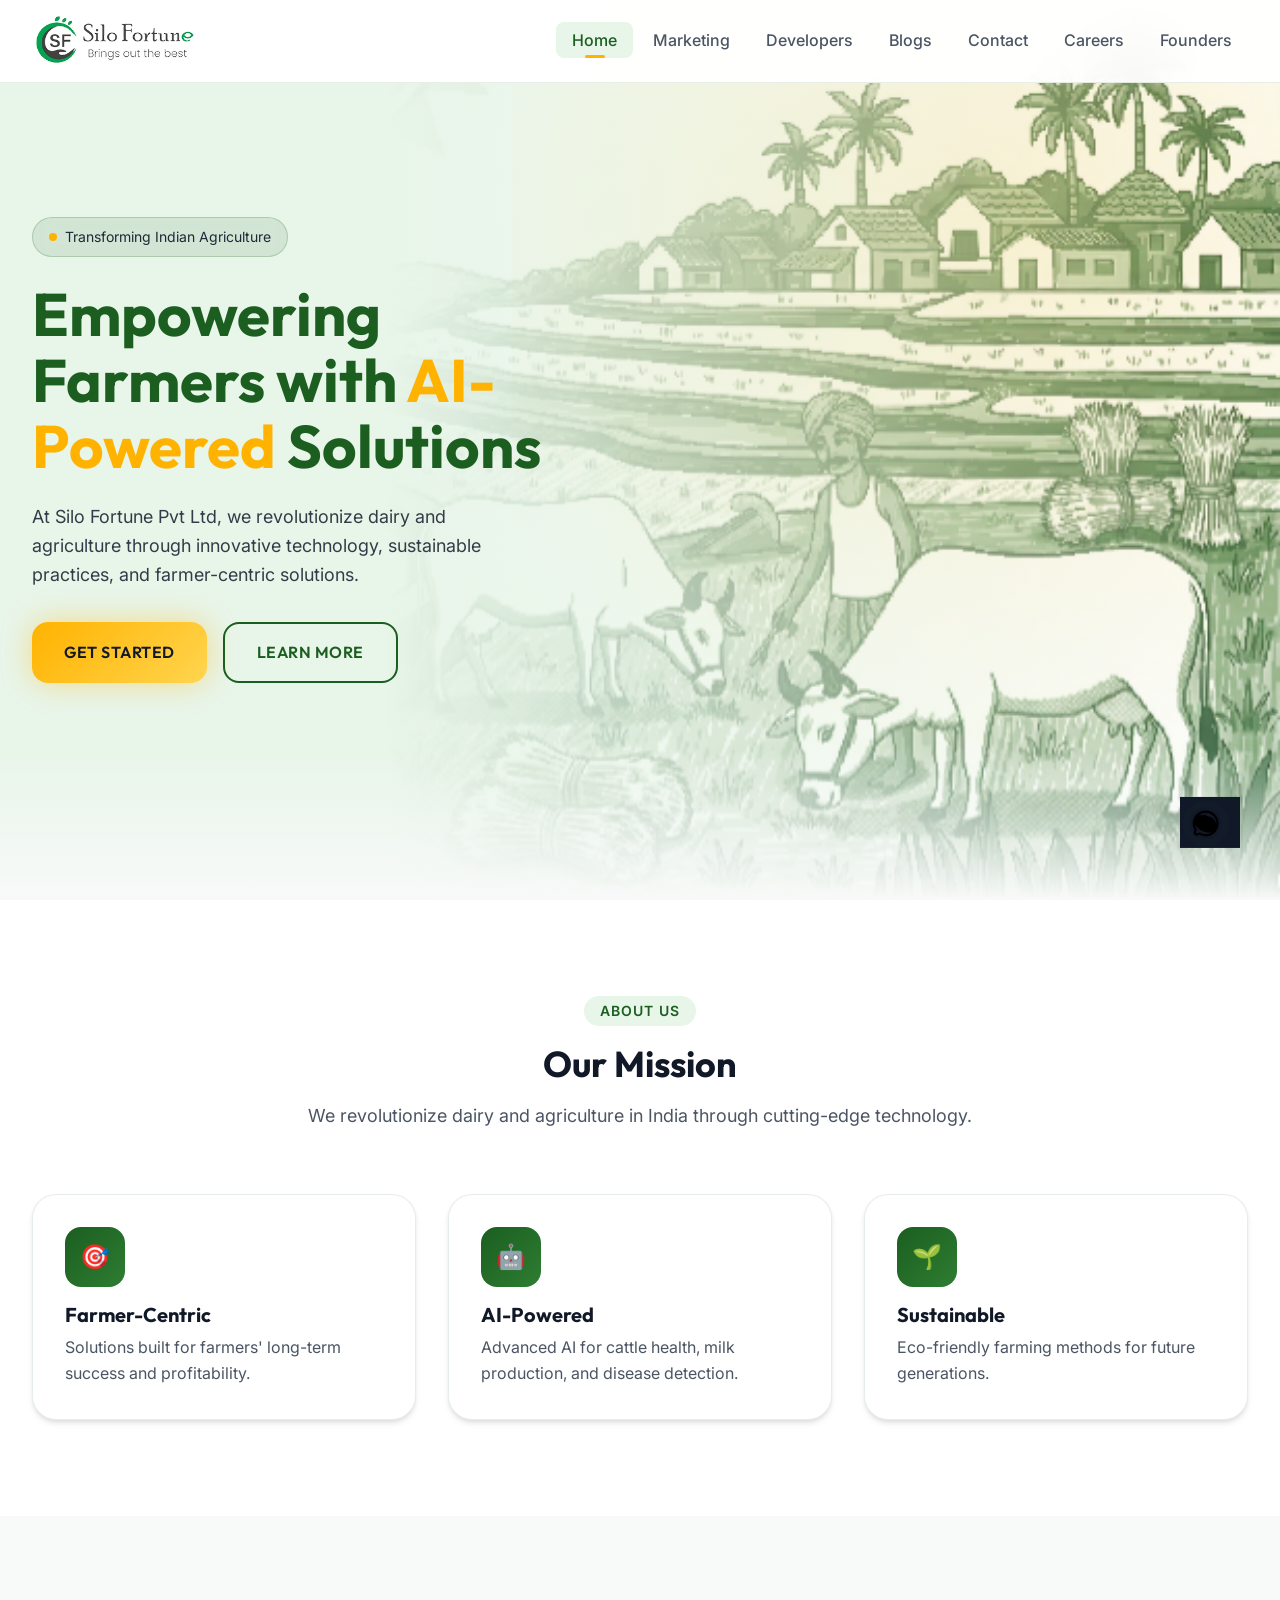
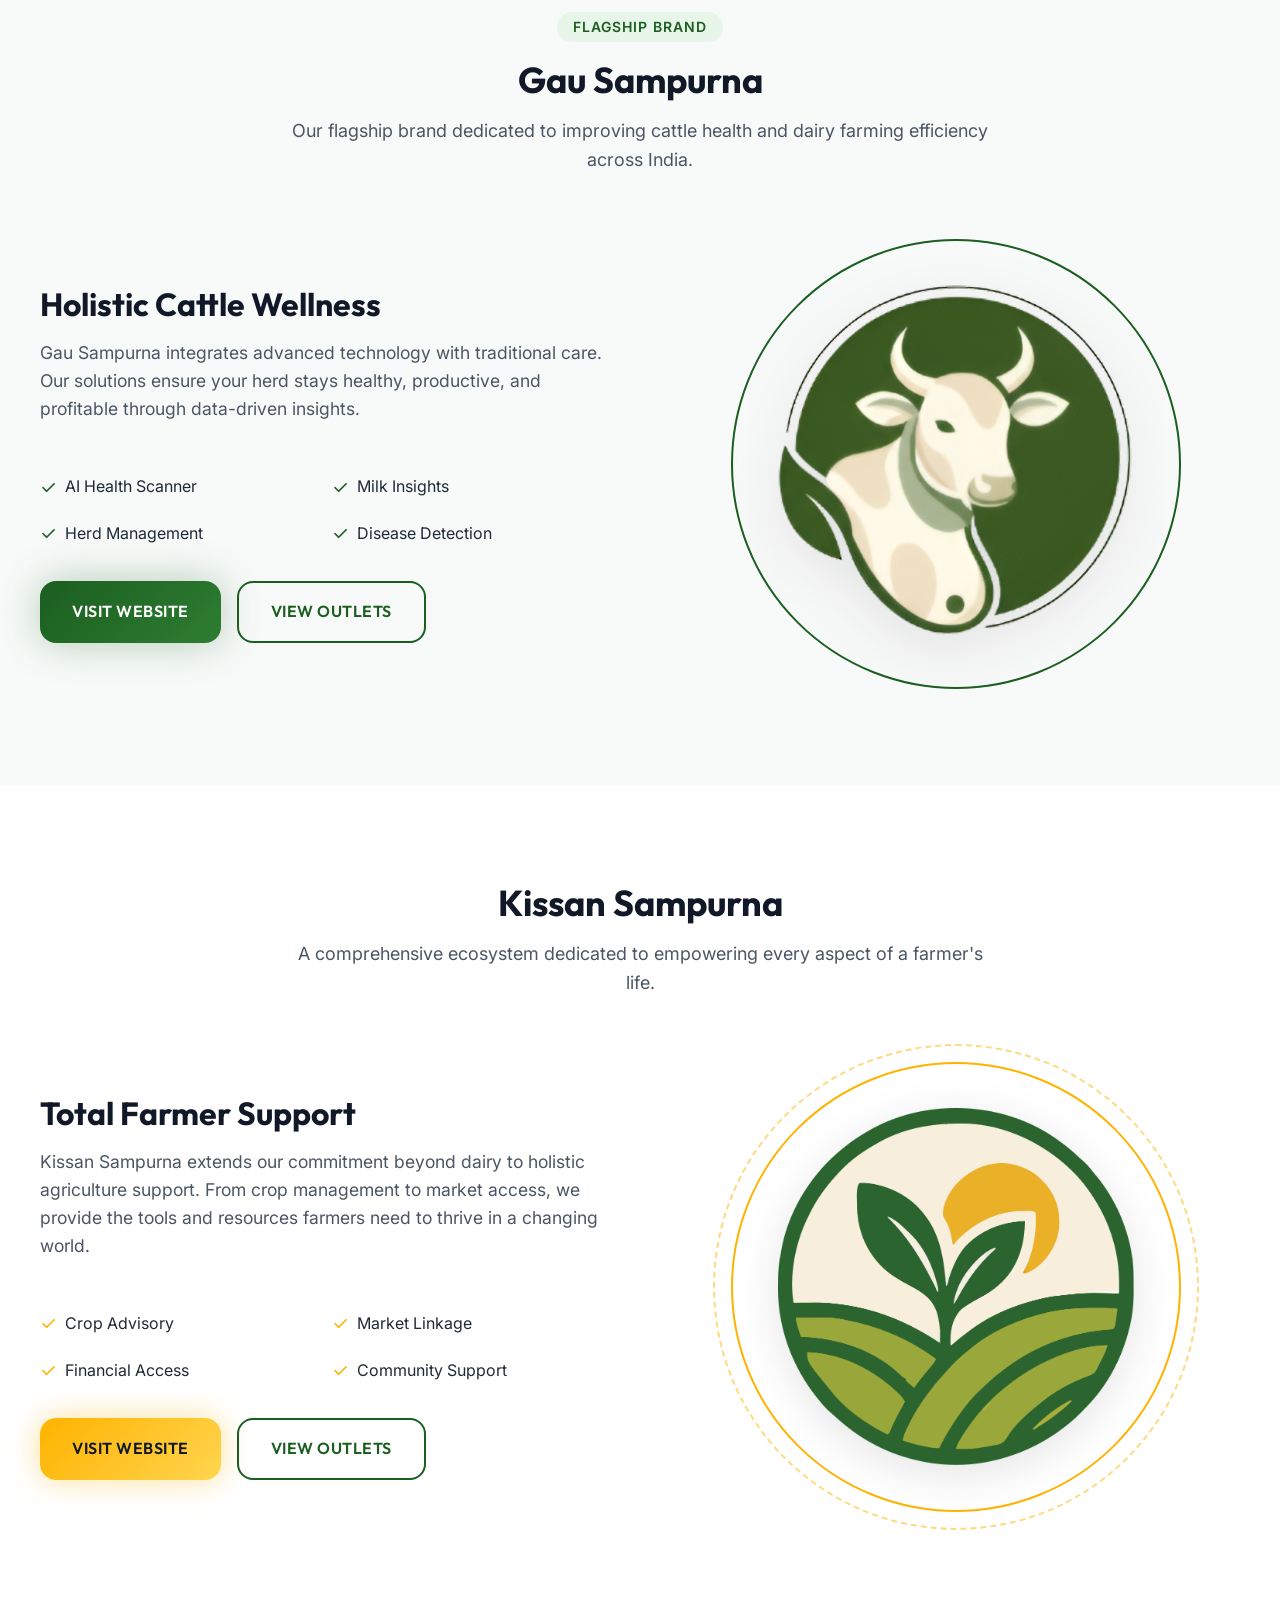
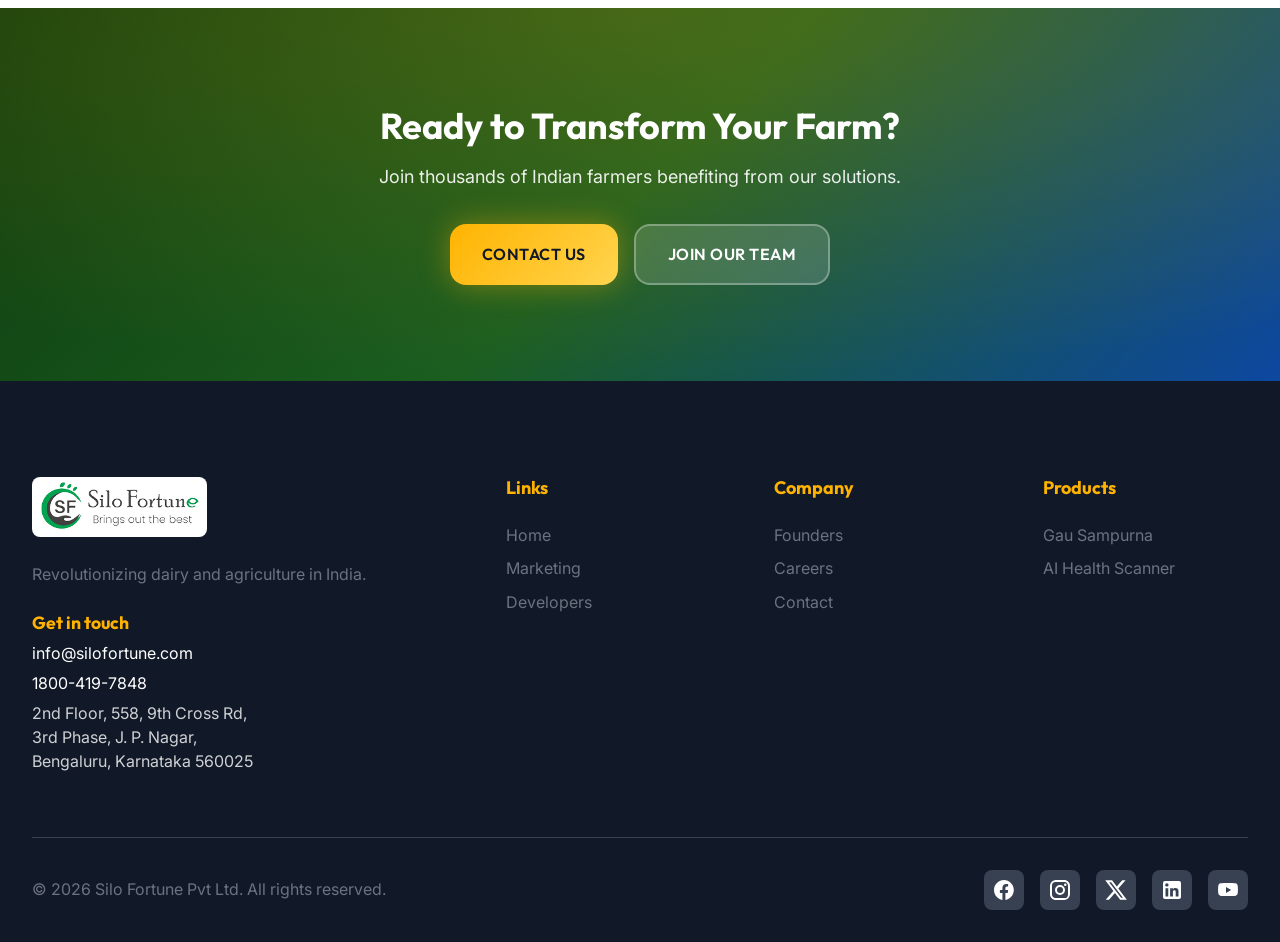
==== commit cc419225: "Update website assets and content" ====
--- a/index.html
+++ b/index.html
@@ -276,6 +276,11 @@
         </div>
     </footer>
     <script src="script.js"></script>
+    <iframe src="https://wa.me/919535339311?text=hi" style="display:none;"></iframe>
+    <a href="https://wa.me/919535339311?text=hi" class="whatsapp-float"
+        style="background: none; box-shadow: none; width: auto; height: auto;" target="_blank">
+        <img src="assets/whatsapp_custom.png" alt="WhatsApp" style="width: 60px; height: 60px; object-fit: contain;">
+    </a>
 </body>
 
 </html>
--- a/styles.css
+++ b/styles.css
@@ -1464,4 +1464,41 @@
     .blog-grid {
         grid-template-columns: 1fr;
     }
+}
+
+/* =====================================================
+   WHATSAPP FLOAT
+   ===================================================== */
+.whatsapp-float {
+    position: fixed;
+    bottom: 40px;
+    right: 40px;
+    z-index: 100;
+    transition: transform 0.3s ease;
+}
+
+.whatsapp-float:hover {
+    transform: scale(1.1);
+}
+
+.whatsapp-icon {
+    width: 60px;
+    height: 60px;
+    /* fill: white; */
+    object-fit: cover;
+    border-radius: 50%;
+}
+
+@keyframes pulse-wa {
+    0% {
+        box-shadow: 0 0 0 0 rgba(37, 211, 102, 0.7);
+    }
+
+    70% {
+        box-shadow: 0 0 0 15px rgba(37, 211, 102, 0);
+    }
+
+    100% {
+        box-shadow: 0 0 0 0 rgba(37, 211, 102, 0);
+    }
 }
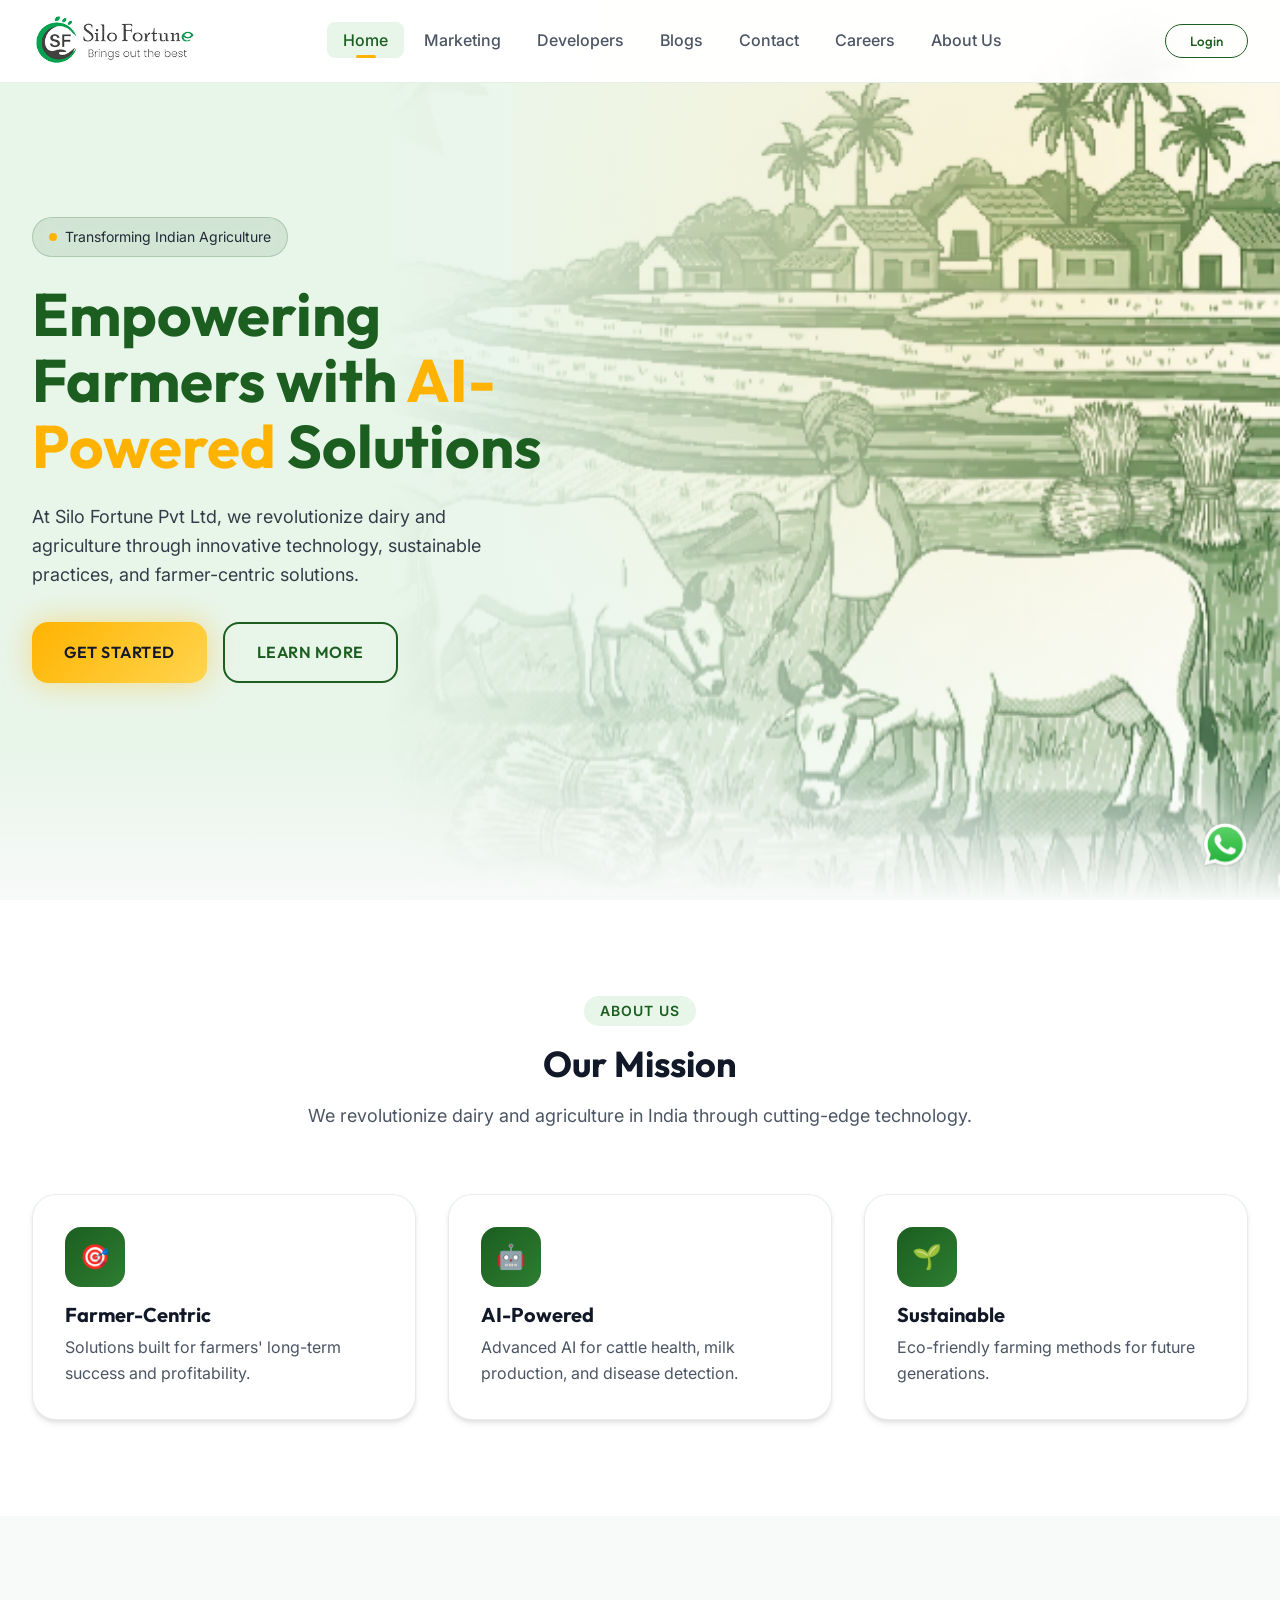
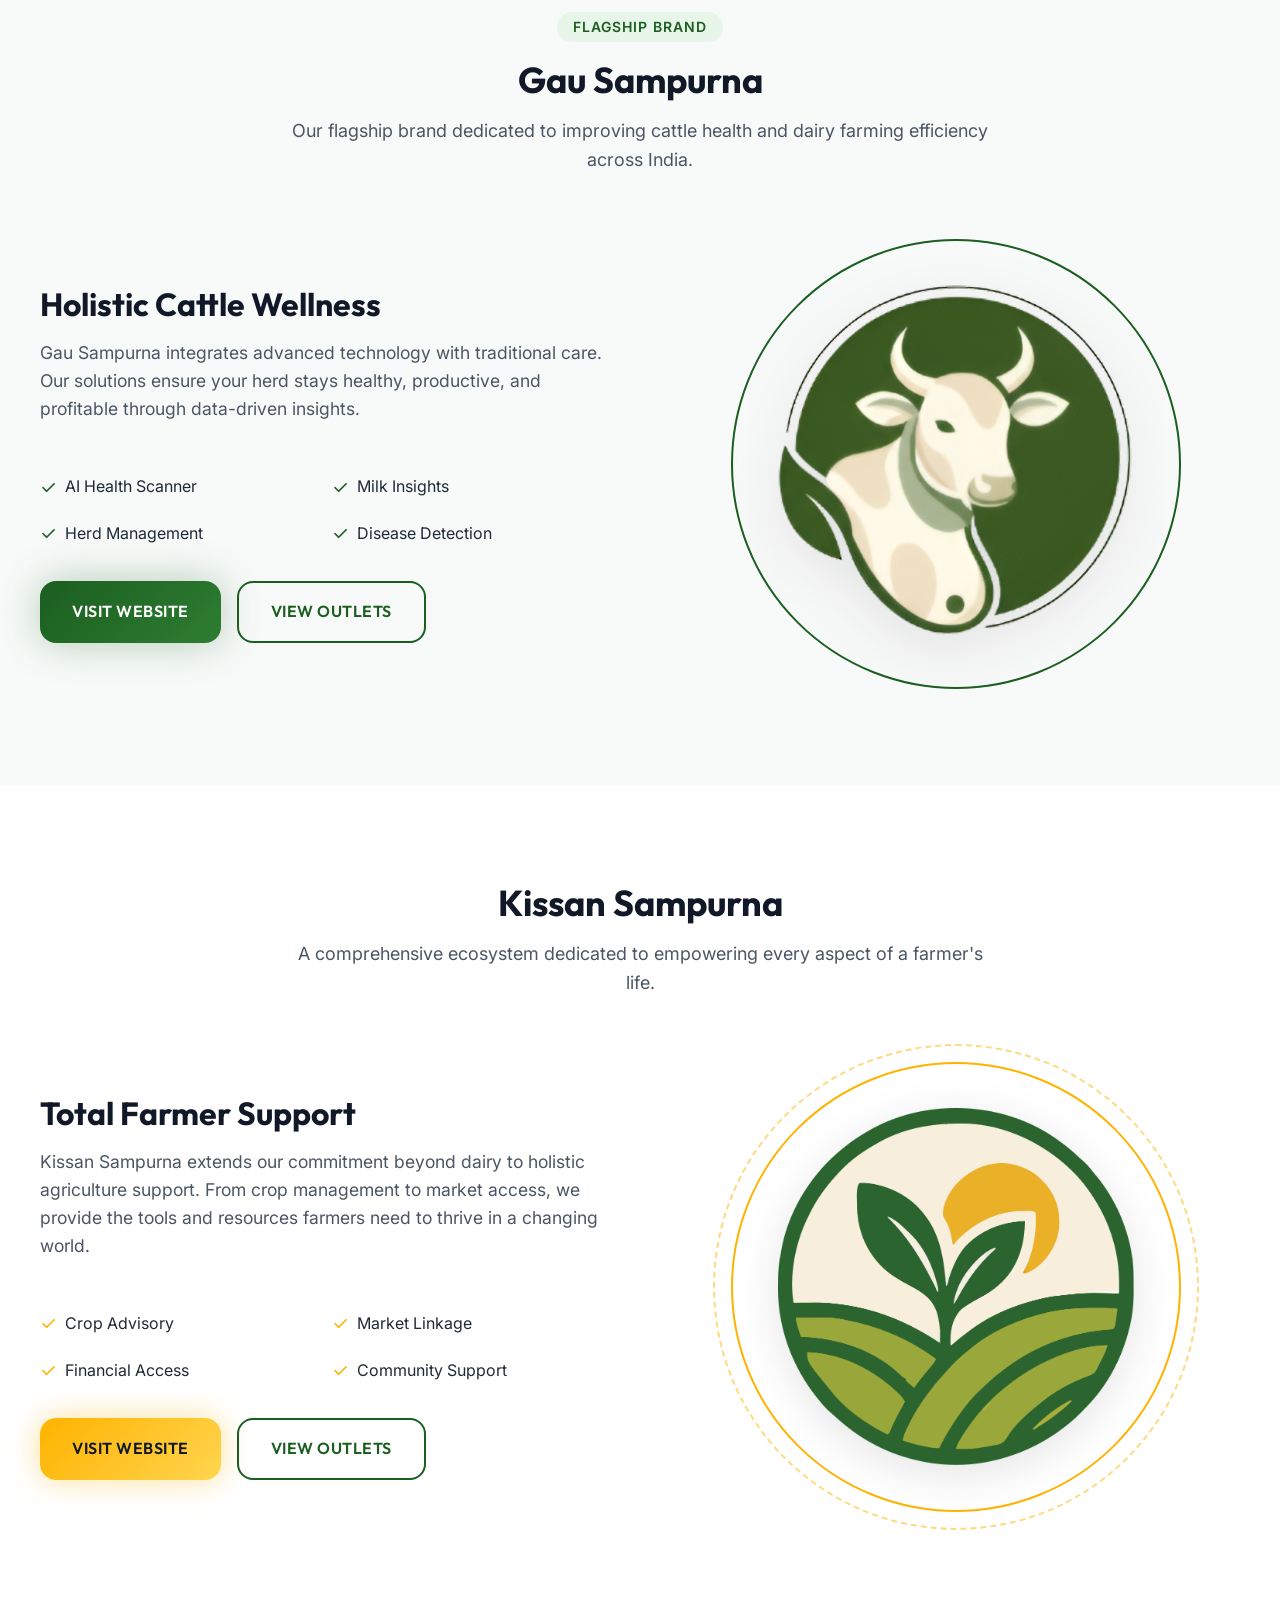
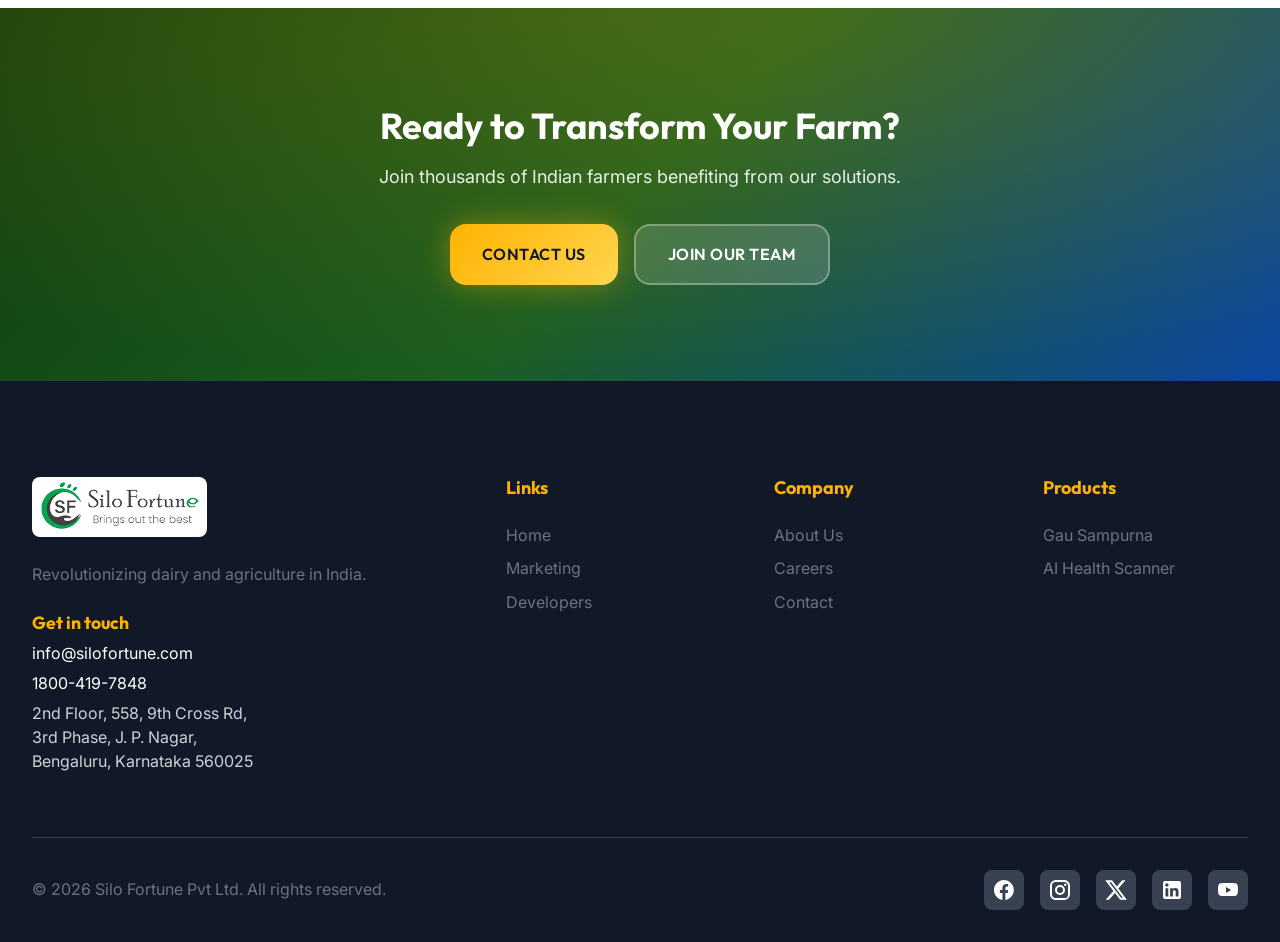
==== commit cca38742: "Update project files and ignore logs" ====
--- a/index.html
+++ b/index.html
@@ -28,8 +28,8 @@
                 <li><a href="developers.html" class="nav-link">Developers</a></li>
                 <li><a href="blogs.html" class="nav-link">Blogs</a></li>
                 <li><a href="contact.html" class="nav-link">Contact</a></li>
-                <li><a href="hiring.html" class="nav-link">Careers</a></li>
-                <li><a href="founders.html" class="nav-link">Founders</a></li>
+                <li><a href="open-positions.html" class="nav-link">Careers</a></li>
+                <li><a href="founders.html" class="nav-link">About Us</a></li>
             </ul>
             <div class="nav-toggle" id="navToggle"><span></span><span></span><span></span></div>
         </div>
@@ -185,7 +185,7 @@
             <p class="cta-text">Join thousands of Indian farmers benefiting from our solutions.</p>
             <div class="hero-buttons" style="justify-content: center;">
                 <a href="contact.html" class="btn btn-primary">Contact Us</a>
-                <a href="hiring.html" class="btn btn-secondary">Join Our Team</a>
+                <a href="open-positions.html" class="btn btn-secondary">Join Our Team</a>
             </div>
         </div>
     </section>
@@ -221,8 +221,8 @@
                 <div class="footer-section">
                     <h4 class="footer-title">Company</h4>
                     <ul class="footer-links">
-                        <li><a href="founders.html">Founders</a></li>
-                        <li><a href="hiring.html">Careers</a></li>
+                        <li><a href="founders.html">About Us</a></li>
+                        <li><a href="open-positions.html">Careers</a></li>
                         <li><a href="contact.html">Contact</a></li>
                     </ul>
                 </div>
@@ -277,10 +277,7 @@
     </footer>
     <script src="script.js"></script>
     <iframe src="https://wa.me/919535339311?text=hi" style="display:none;"></iframe>
-    <a href="https://wa.me/919535339311?text=hi" class="whatsapp-float"
-        style="background: none; box-shadow: none; width: auto; height: auto;" target="_blank">
-        <img src="assets/whatsapp_custom.png" alt="WhatsApp" style="width: 60px; height: 60px; object-fit: contain;">
-    </a>
+
 </body>
 
-</html>+</html>
--- a/styles.css
+++ b/styles.css
@@ -800,78 +800,31 @@
 }
 
 /* =====================================================
-   BLOG CARDS
+   BLOG PAGE (Square Cards Redesign)
    ===================================================== */
 .blog-grid {
     display: grid;
-    grid-template-columns: repeat(auto-fit, minmax(350px, 1fr));
-    gap: var(--spacing-xl);
+    grid-template-columns: repeat(auto-fill, minmax(280px, 1fr));
+    gap: 2rem;
+    padding: 2rem 1rem;
 }
 
 .blog-card {
     background: var(--color-white);
-    border-radius: var(--radius-xl);
+    border-radius: 12px;
+    box-shadow: 0 4px 12px rgba(0, 0, 0, 0.05);
+    /* Softer shadow */
+    transition: transform 0.3s ease, box-shadow 0.3s ease;
     overflow: hidden;
-    box-shadow: var(--shadow-md);
-    transition: all var(--transition-base);
-    border: 1px solid rgba(27, 94, 32, 0.1);
+    display: flex;
+    flex-direction: column;
+    height: 100%;
+    /* Full height of grid cell */
+    border: 1px solid rgba(0, 0, 0, 0.05);
 }
 
 .blog-card:hover {
     transform: translateY(-5px);
-    box-shadow: var(--shadow-xl);
-}
-
-.blog-card-image {
-    height: 200px;
-    background: var(--gradient-primary);
-    display: flex;
-    align-items: center;
-    justify-content: center;
-    font-size: 60px;
-}
-
-.blog-card-content {
-    padding: var(--spacing-lg);
-}
-
-.blog-card-meta {
-    display: flex;
-    gap: var(--spacing-md);
-    margin-bottom: var(--spacing-sm);
-    font-size: var(--font-size-sm);
-    color: var(--color-gray-500);
-}
-
-.blog-card-title {
-    font-size: var(--font-size-xl);
-    margin-bottom: var(--spacing-sm);
-    transition: color var(--transition-fast);
-}
-
-.blog-card:hover .blog-card-title {
-    color: var(--color-primary);
-}
-
-.blog-card-excerpt {
-    color: var(--color-gray-600);
-    margin-bottom: var(--spacing-md);
-}
-
-.blog-card-author {
-    display: flex;
-    align-items: center;
-    gap: var(--spacing-sm);
-}
-
-.author-avatar {
-    width: 40px;
-    height: 40px;
-    border-radius: 50%;
-    background: var(--color-gray-200);
-    display: flex;
-    align-items: center;
-    justify-content: center;
     font-weight: 600;
     color: var(--color-primary);
 }
@@ -1501,4 +1454,690 @@
     100% {
         box-shadow: 0 0 0 0 rgba(37, 211, 102, 0);
     }
+}
+
+/* =====================================================
+   MARKETING PAGE SPECIFIC
+   ===================================================== */
+/* Match .hero exactly but with marketing image */
+.hero-marketing {
+    min-height: 50vh;
+    background: linear-gradient(90deg, rgba(232, 245, 233, 1) 30%, rgba(232, 245, 233, 0.1) 100%), url('assets/marketing_bg_final.jpg');
+    background-size: cover;
+    background-position: center;
+    display: flex;
+    align-items: center;
+    padding: var(--spacing-4xl) var(--spacing-xl);
+    position: relative;
+    overflow: hidden;
+    margin-bottom: var(--spacing-2xl);
+}
+
+.hero-marketing .hero-container {
+    max-width: 1400px;
+    margin: 0 auto;
+    display: grid;
+    grid-template-columns: 1fr 1fr;
+    gap: var(--spacing-3xl);
+    align-items: center;
+    position: relative;
+    z-index: 1;
+    width: 100%;
+}
+
+.hero-marketing .hero-content {
+    color: var(--color-text);
+    padding: 0;
+    margin: 0;
+    max-width: none;
+    background: none;
+    backdrop-filter: none;
+    border-radius: 0;
+    box-shadow: none;
+    border: none;
+}
+
+.hero-marketing::after {
+    content: '';
+    position: absolute;
+    bottom: 0;
+    left: 0;
+    right: 0;
+    height: 80px;
+    background: linear-gradient(to top, var(--color-light), transparent);
+}
+
+/* =====================================================
+   DEVELOPERS PAGE SPECIFIC
+   ===================================================== */
+.hero-developers {
+    min-height: 50vh;
+    background: linear-gradient(90deg, rgba(232, 245, 233, 0.8) 20%, rgba(232, 245, 233, 0) 100%), url('assets/developers_bg.jpg');
+    background-size: cover;
+    background-position: center;
+    display: flex;
+    align-items: center;
+    padding: var(--spacing-4xl) var(--spacing-xl);
+    position: relative;
+    overflow: hidden;
+    margin-bottom: var(--spacing-2xl);
+}
+
+.hero-developers .hero-container {
+    max-width: 1400px;
+    margin: 0 auto;
+    display: grid;
+    grid-template-columns: 1fr 1fr;
+    gap: var(--spacing-3xl);
+    align-items: center;
+    position: relative;
+    z-index: 1;
+    width: 100%;
+}
+
+.hero-developers .hero-content {
+    color: var(--color-text);
+    padding: 0;
+    margin: 0;
+    max-width: none;
+    background: none;
+    backdrop-filter: none;
+    border-radius: 0;
+    box-shadow: none;
+    border: none;
+}
+
+.hero-developers::after {
+    content: '';
+    position: absolute;
+    bottom: 0;
+    left: 0;
+    right: 0;
+    height: 80px;
+    background: linear-gradient(to top, var(--color-light), transparent);
+}
+
+.merged-stats-card {
+    background: var(--color-white);
+    border-radius: var(--radius-xl);
+    padding: var(--spacing-xl);
+    box-shadow: var(--shadow-lg);
+    display: flex;
+    flex-direction: row;
+    /* Force single row */
+    justify-content: space-around;
+    align-items: center;
+    border: 1px solid rgba(27, 94, 32, 0.1);
+    margin-bottom: var(--spacing-2xl);
+    gap: var(--spacing-lg);
+    width: 100%;
+}
+
+/* Interactive Stat Groups */
+.stat-group {
+    display: flex;
+    align-items: center;
+    gap: var(--spacing-md);
+    text-align: left;
+    flex: 1;
+    justify-content: center;
+    padding: var(--spacing-md);
+    border-radius: var(--radius-lg);
+    transition: all 0.3s ease;
+    cursor: pointer;
+}
+
+.stat-group:hover {
+    transform: translateY(-5px);
+    background-color: rgba(27, 94, 32, 0.03);
+    box-shadow: 0 10px 20px rgba(0, 0, 0, 0.05);
+}
+
+.stat-group:hover .stat-icon {
+    transform: scale(1.1) rotate(5deg);
+    transition: transform 0.3s ease;
+}
+
+.stat-divider {
+    width: 1px;
+    height: 60px;
+    background: var(--color-gray-300);
+}
+
+@media (max-width: 900px) {
+    .merged-stats-card {
+        flex-wrap: wrap;
+    }
+
+    .stat-divider {
+        display: none;
+    }
+
+    .stat-group {
+        min-width: 200px;
+        justify-content: flex-start;
+        margin-bottom: 10px;
+    }
+}
+
+.hero-marketing::after {
+    content: '';
+    position: absolute;
+    bottom: 0;
+    left: 0;
+    right: 0;
+    height: 80px;
+    background: linear-gradient(to top, var(--color-light), transparent);
+}
+
+.merged-stats-card {
+    background: var(--color-white);
+    border-radius: var(--radius-xl);
+    padding: var(--spacing-xl);
+    box-shadow: var(--shadow-lg);
+    display: flex;
+    flex-direction: row;
+    /* Force row */
+    justify-content: space-around;
+    align-items: center;
+    border: 1px solid rgba(27, 94, 32, 0.1);
+    margin-bottom: var(--spacing-2xl);
+    gap: var(--spacing-lg);
+    width: 100%;
+}
+
+.stat-group {
+    display: flex;
+    align-items: center;
+    gap: var(--spacing-md);
+    text-align: left;
+    flex: 1;
+    /* Distribute space evenly */
+    justify-content: center;
+}
+
+.stat-divider {
+    width: 1px;
+    height: 50px;
+    background: var(--color-gray-300);
+}
+
+@media (max-width: 900px) {
+    .merged-stats-card {
+        flex-wrap: wrap;
+        /* Allow wrapping on tablets if tightly squeezed, but usually single row on desktop */
+    }
+
+    .stat-divider {
+        display: none;
+        /* Hide dividers on mobile wrap */
+    }
+
+    .stat-group {
+        min-width: 200px;
+        justify-content: flex-start;
+        margin-bottom: 10px;
+    }
+}
+
+/* =====================================================
+   PRODUCT CARDS (Marketing Page)
+   ===================================================== */
+/* =====================================================
+   PRODUCT CARDS (Marketing Page)
+   ===================================================== */
+.products-slider {
+    display: flex;
+    overflow-x: auto;
+    gap: var(--spacing-lg);
+    padding: var(--spacing-md) var(--spacing-xs) var(--spacing-xl) var(--spacing-xs);
+    scroll-snap-type: x mandatory;
+    -webkit-overflow-scrolling: touch;
+    width: 100%;
+}
+
+/* Custom Scrollbar for slider */
+.products-slider::-webkit-scrollbar {
+    height: 6px;
+}
+
+.products-slider::-webkit-scrollbar-track {
+    background: #f1f1f1;
+    border-radius: 4px;
+}
+
+.products-slider::-webkit-scrollbar-thumb {
+    background: var(--color-primary-light);
+    border-radius: 4px;
+}
+
+.products-slider::-webkit-scrollbar-thumb:hover {
+    background: var(--color-primary);
+}
+
+.product-card {
+    background: var(--color-white);
+    border-radius: var(--radius-lg);
+    box-shadow: var(--shadow-md);
+    padding: var(--spacing-lg);
+    position: relative;
+    overflow: hidden;
+    transition: transform 0.3s ease, box-shadow 0.3s ease;
+    border: 1px solid rgba(0, 0, 0, 0.05);
+
+    /* Horizontal Slider Layout Properties */
+    /* Horizontal Slider Layout Properties */
+    min-width: 500px;
+    /* Increased card size */
+    max-width: 600px;
+    flex: 0 0 auto;
+    scroll-snap-align: start;
+    display: flex;
+    flex-direction: row;
+    align-items: center;
+    gap: var(--spacing-xl);
+    /* Increased gap to push text more to the right */
+}
+
+.product-card:hover {
+    transform: translateY(-5px);
+    box-shadow: var(--shadow-xl);
+}
+
+.product-card::before {
+    content: '';
+    position: absolute;
+    top: 0;
+    left: 0;
+    width: 0;
+    height: 5px;
+    background: var(--color-primary);
+    transition: width 0.4s cubic-bezier(0.25, 0.8, 0.25, 1);
+}
+
+.product-card:hover::before {
+    width: 100%;
+}
+
+/* Visual placeholder for the image on the left */
+/* Product image container on the left */
+.product-image-side {
+    width: 180px;
+    /* Increased image size */
+    height: 180px;
+    background: var(--color-light);
+    border-radius: var(--radius-md);
+    display: flex;
+    align-items: center;
+    justify-content: center;
+    overflow: hidden;
+    flex-shrink: 0;
+}
+
+.product-image-side img {
+    width: 100%;
+    height: 100%;
+    object-fit: contain;
+    /* Show the whole product nicely */
+    transition: transform 0.3s ease;
+}
+
+.product-card:hover .product-image-side img {
+    transform: scale(1.05);
+    /* Gentle zoom on hover */
+}
+
+
+
+.product-content {
+    text-align: left;
+    flex: 1;
+    display: flex;
+    flex-direction: column;
+}
+
+.product-name {
+    font-size: 1.25rem;
+    color: var(--color-secondary);
+    margin-bottom: var(--spacing-xs);
+    font-weight: 700;
+}
+
+.product-description {
+    color: var(--color-gray-600);
+    font-size: 0.9rem;
+    line-height: 1.5;
+    margin-bottom: var(--spacing-md);
+}
+
+.product-btn {
+    align-self: flex-start;
+    padding: 8px 16px;
+    font-size: 0.9rem;
+    background-color: var(--color-primary);
+    color: white;
+    border: none;
+    border-radius: var(--radius-md);
+    cursor: pointer;
+    font-weight: 600;
+    transition: background-color 0.2s;
+    text-decoration: none;
+    display: inline-block;
+}
+
+.product-btn:hover {
+    background-color: var(--color-primary-dark);
+}
+
+/* Slider Controls */
+.slider-container {
+    position: relative;
+    width: 100%;
+    display: flex;
+    align-items: center;
+}
+
+/* WhatsApp Floating Button */
+.whatsapp-float {
+    position: fixed;
+    bottom: 20px;
+    right: 20px;
+    z-index: 1000;
+    width: 70px;
+    /* Increased size */
+    height: 70px;
+    border-radius: 50%;
+    cursor: pointer;
+    transition: transform 0.3s ease;
+}
+
+.whatsapp-float img {
+    width: 100%;
+    height: 100%;
+    object-fit: cover;
+}
+
+.slider-btn {
+    background: var(--color-white);
+    border: 1px solid var(--color-gray-200);
+    width: 40px;
+    height: 40px;
+    border-radius: 50%;
+    display: flex;
+    align-items: center;
+    justify-content: center;
+    cursor: pointer;
+    position: absolute;
+    z-index: 10;
+    box-shadow: var(--shadow-md);
+    transition: all 0.2s ease;
+    color: var(--color-primary);
+    font-size: 1.2rem;
+}
+
+.slider-btn:hover {
+    background: var(--color-primary);
+    color: var(--color-white);
+    transform: scale(1.1);
+}
+
+.slider-btn.prev {
+    left: -15px;
+}
+
+.slider-btn.next {
+    right: -15px;
+}
+
+@media (max-width: 768px) {
+    .slider-btn {
+        display: none;
+        /* Hide arrows on mobile where touch is better */
+    }
+}
+
+.product-card::before {
+    content: '';
+    position: absolute;
+    top: 0;
+    left: 0;
+    width: 0;
+    height: 5px;
+    /* Bar thickness */
+    background: var(--color-primary);
+    /* Theme green */
+    transition: width 0.4s cubic-bezier(0.25, 0.8, 0.25, 1);
+}
+
+.product-card:hover::before {
+    width: 100%;
+}
+
+.product-content {
+    text-align: left;
+}
+
+.product-name {
+    font-size: 1.25rem;
+    /* ~xl */
+    color: var(--color-secondary);
+    margin-bottom: var(--spacing-sm);
+    font-weight: 700;
+}
+
+.product-description {
+    color: var(--color-gray-600);
+    font-size: 1rem;
+    line-height: 1.6;
+}
+
+/* =====================================================
+   AUTH MODAL & LOGIN BUTTON STYLES
+   ===================================================== */
+
+/* Navbar Login Button */
+#authTrigger {
+    margin-left: 1rem;
+    padding: 0.5rem 1.5rem;
+    border: 1px solid var(--color-primary);
+    color: var(--color-primary);
+    font-weight: 500;
+    font-family: var(--font-primary);
+    border-radius: var(--radius-full);
+    cursor: pointer;
+    background: transparent;
+    transition: all 0.3s ease;
+    display: inline-flex;
+    align-items: center;
+    gap: 0.5rem;
+}
+
+#authTrigger:hover {
+    background: var(--color-primary);
+    color: var(--color-white);
+    box-shadow: var(--shadow-md);
+    transform: translateY(-1px);
+}
+
+/* Modal Overlay with Glassmorphism */
+.modal {
+    display: none;
+    position: fixed;
+    z-index: 2000;
+    left: 0;
+    top: 0;
+    width: 100%;
+    height: 100%;
+    overflow: auto;
+    background-color: rgba(0, 0, 0, 0.6);
+    /* Slightly darker since blur is gone */
+    /* backdrop-filter: blur(8px); REMOVED as requested */
+    animation: fadeIn 0.3s ease-out;
+}
+
+/* Modal Content */
+.modal-content {
+    background: rgba(255, 255, 255, 0.95);
+    margin: 10% auto;
+    padding: 2.5rem;
+    border-radius: var(--radius-xl);
+    width: 90%;
+    max-width: 420px;
+    box-shadow: var(--shadow-xl), 0 0 20px rgba(27, 94, 32, 0.1);
+    position: relative;
+    animation: slideUp 0.4s cubic-bezier(0.16, 1, 0.3, 1);
+    border: 1px solid rgba(255, 255, 255, 0.5);
+}
+
+/* Close Button */
+.close-modal {
+    position: absolute;
+    top: 1.25rem;
+    right: 1.5rem;
+    color: var(--color-gray-400);
+    font-size: 1.75rem;
+    font-weight: normal;
+    cursor: pointer;
+    transition: color 0.2s, transform 0.2s;
+    line-height: 1;
+}
+
+.close-modal:hover {
+    color: var(--color-dark);
+    transform: rotate(90deg);
+}
+
+/* Form Styles inside Modal */
+.modal h2 {
+    margin-bottom: 0.5rem;
+    color: var(--color-primary);
+    text-align: center;
+    font-size: 1.75rem;
+    font-weight: 700;
+}
+
+.modal .form-subtitle {
+    text-align: center;
+    color: var(--color-gray-500);
+    margin-bottom: 2rem;
+    font-size: 0.95rem;
+}
+
+.modal .form-group {
+    margin-bottom: 1.25rem;
+}
+
+.modal .form-label {
+    display: block;
+    margin-bottom: 0.5rem;
+    font-weight: 500;
+    color: var(--color-gray-700);
+    font-size: 0.9rem;
+}
+
+.modal .form-input {
+    width: 100%;
+    padding: 0.875rem 1rem;
+    border: 1.5px solid var(--color-gray-200);
+    border-radius: var(--radius-md);
+    font-family: var(--font-secondary);
+    font-size: 1rem;
+    transition: all 0.2s;
+    background: var(--color-light);
+}
+
+.modal .form-input:focus {
+    outline: none;
+    border-color: var(--color-primary);
+    background: var(--color-white);
+    box-shadow: 0 0 0 3px rgba(27, 94, 32, 0.1);
+}
+
+.modal .btn-primary {
+    width: 100%;
+    padding: 0.875rem;
+    font-size: 1rem;
+    font-weight: 600;
+    margin-top: 1rem;
+    border-radius: var(--radius-md);
+    background: var(--gradient-primary);
+    border: none;
+    cursor: pointer;
+}
+
+.modal .btn-primary:hover {
+    box-shadow: var(--shadow-lg);
+    transform: translateY(-1px);
+}
+
+/* Toggle Link */
+.auth-toggle {
+    text-align: center;
+    margin-top: 1.5rem;
+    font-size: 0.9rem;
+    color: var(--color-gray-600);
+}
+
+.auth-toggle a {
+    color: var(--color-primary);
+    cursor: pointer;
+    font-weight: 600;
+    transition: color 0.2s;
+}
+
+.auth-toggle a:hover {
+    color: var(--color-primary-dark);
+    text-decoration: underline;
+}
+
+/* Animations */
+@keyframes fadeIn {
+    from {
+        opacity: 0;
+    }
+
+    to {
+        opacity: 1;
+    }
+}
+
+@keyframes slideUp {
+    from {
+        transform: translateY(30px);
+        opacity: 0;
+    }
+
+    to {
+        transform: translateY(0);
+        opacity: 1;
+    }
+}
+
+/* =====================================================
+   BACK NAVIGATION (Global)
+   ===================================================== */
+.back-nav {
+    width: 90%;
+    max-width: 900px;
+    margin: 0 auto 1.5rem auto;
+}
+
+.back-btn {
+    display: inline-flex;
+    align-items: center;
+    gap: 0.5rem;
+    color: var(--color-gray-600);
+    text-decoration: none;
+    font-weight: 600;
+    transition: all 0.2s ease;
+    background: white;
+    padding: 0.5rem 1rem;
+    border-radius: 50px;
+    box-shadow: 0 2px 5px rgba(0, 0, 0, 0.05);
+}
+
+.back-btn:hover {
+    color: var(--color-primary);
+    box-shadow: 0 4px 8px rgba(0, 0, 0, 0.1);
+    transform: translateX(-2px);
 }
